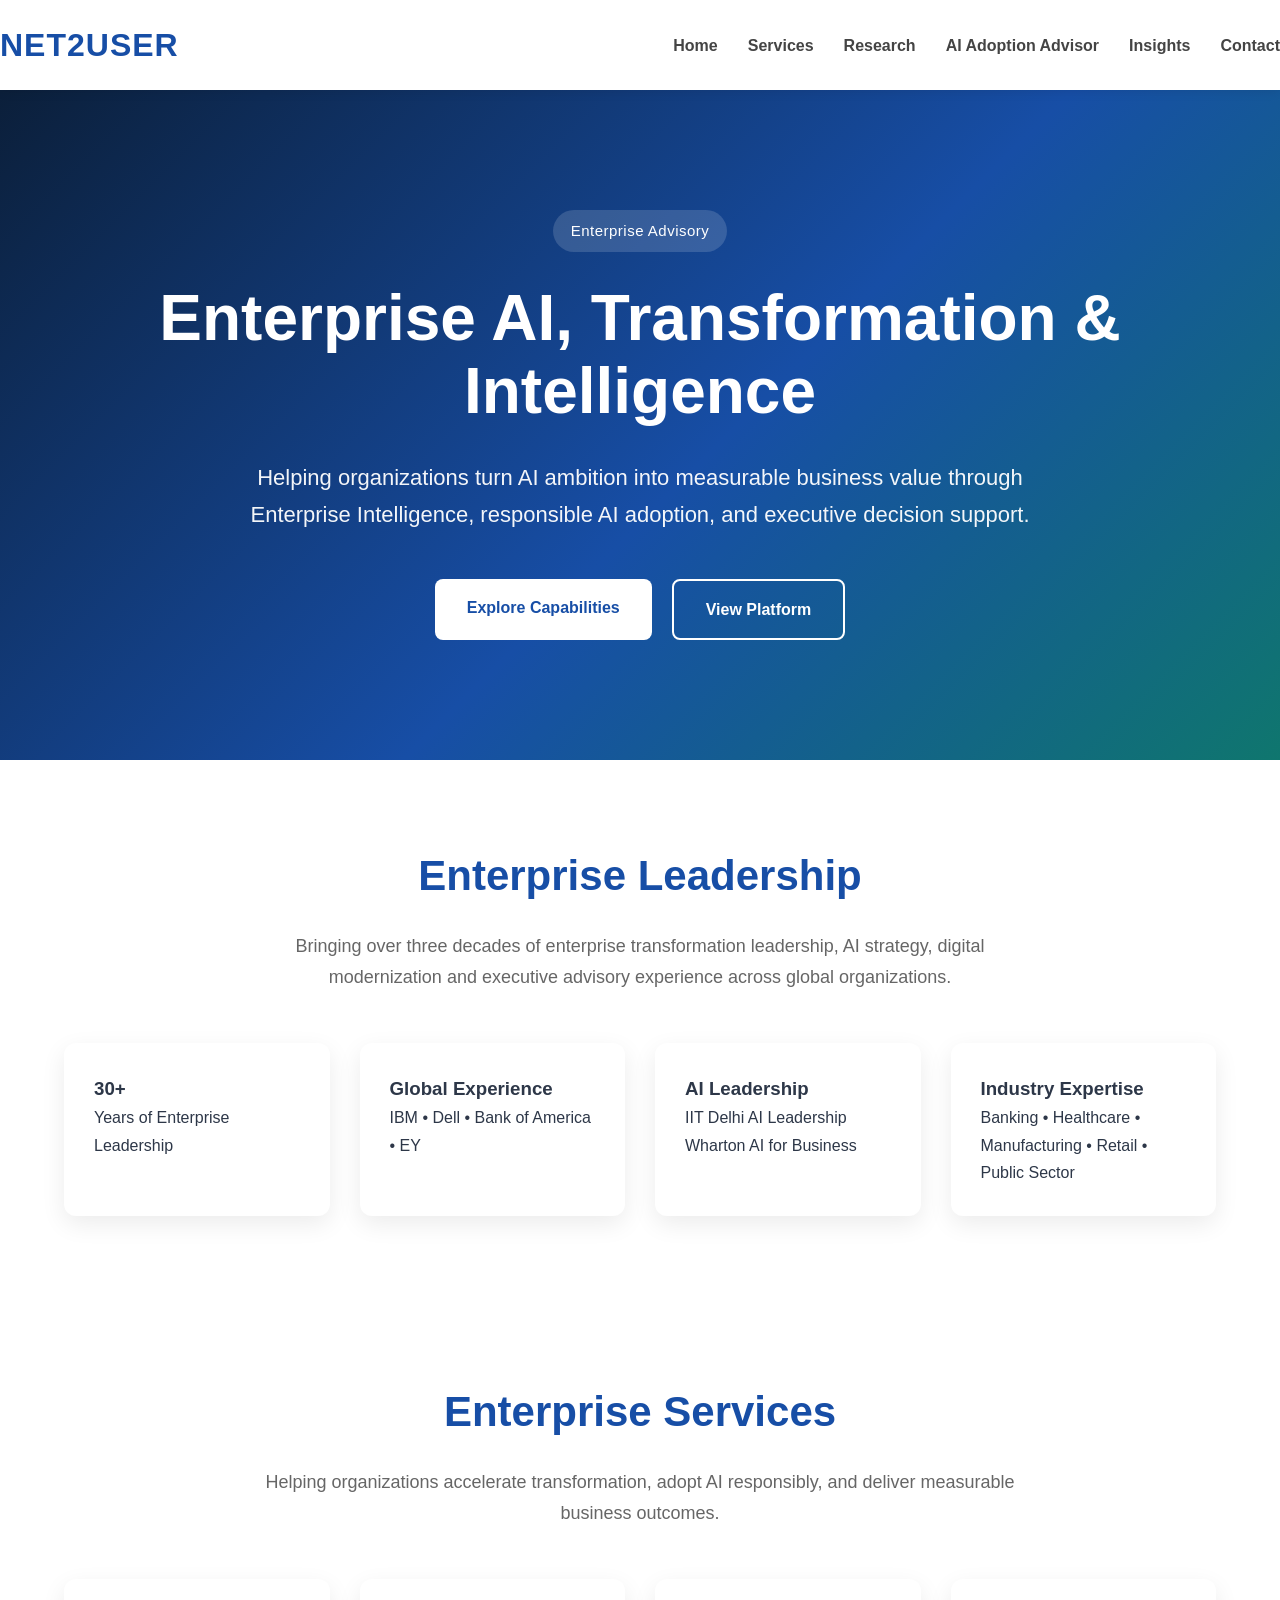
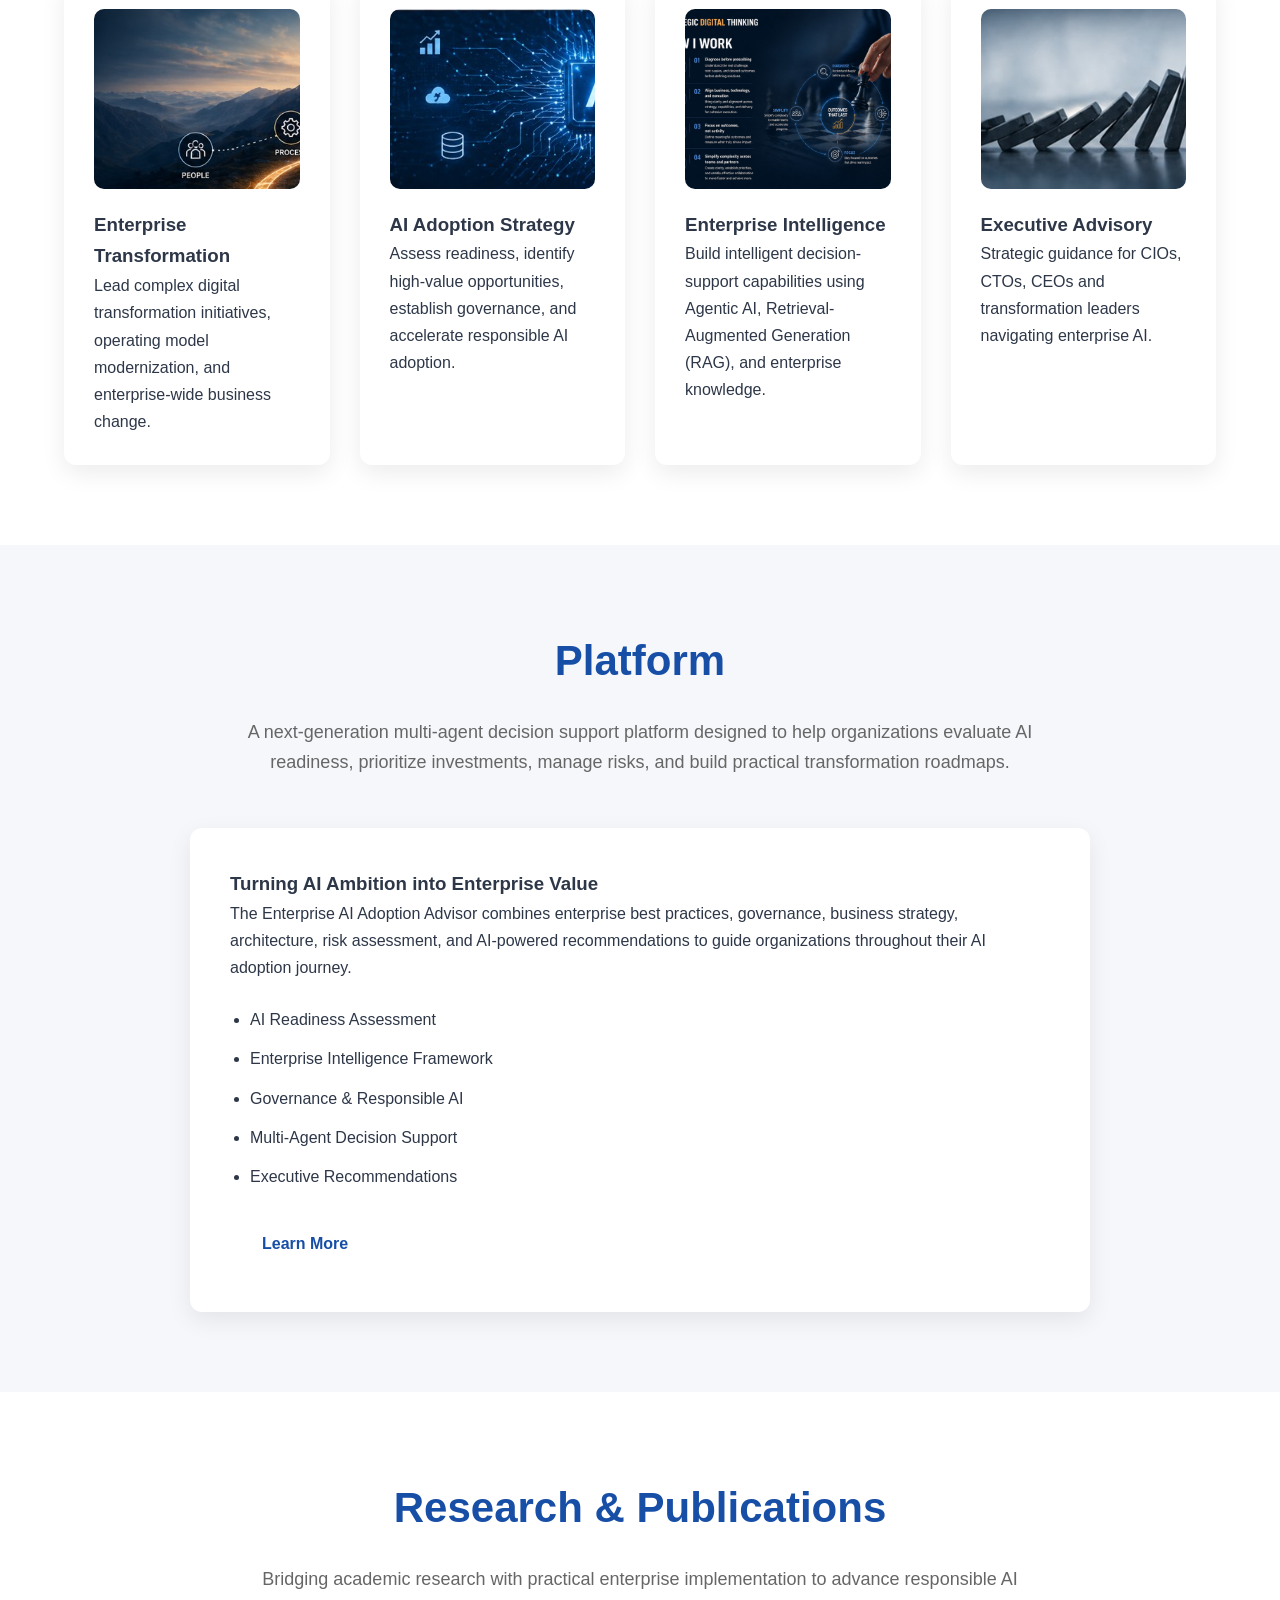
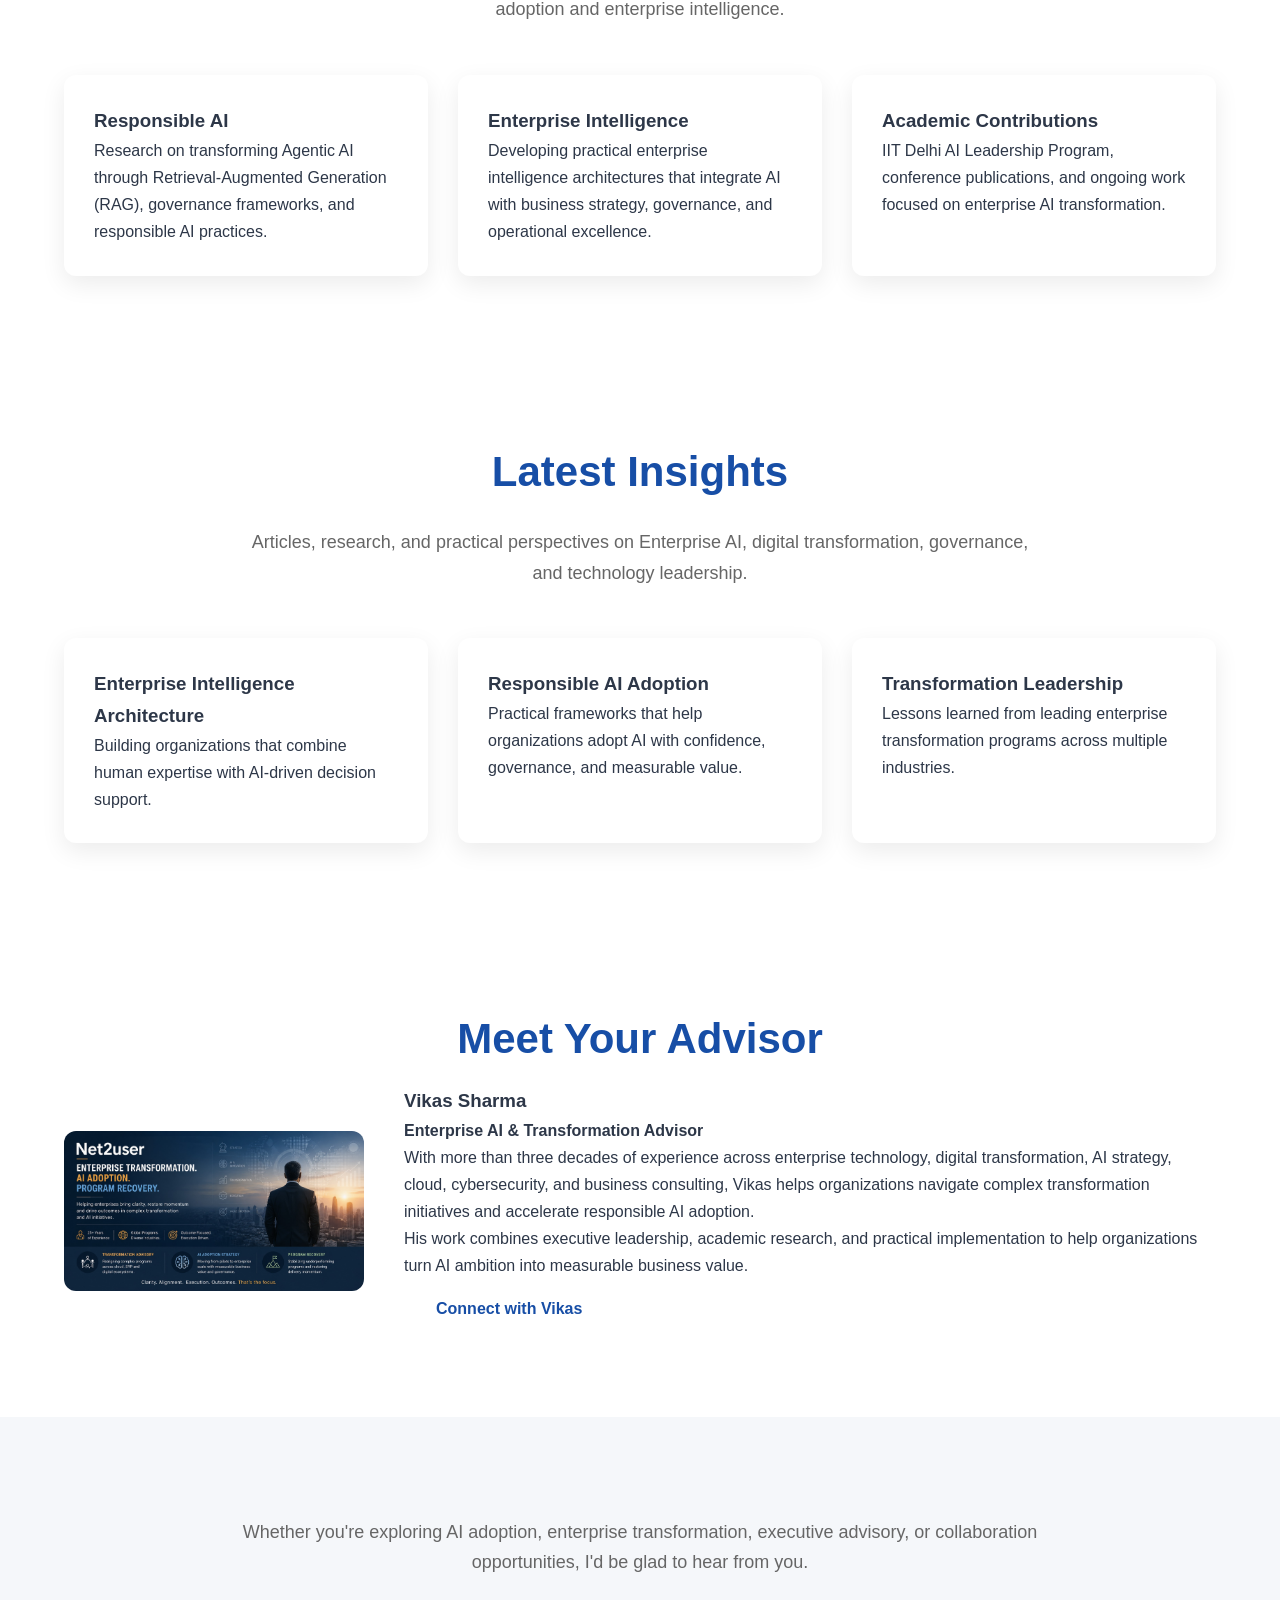
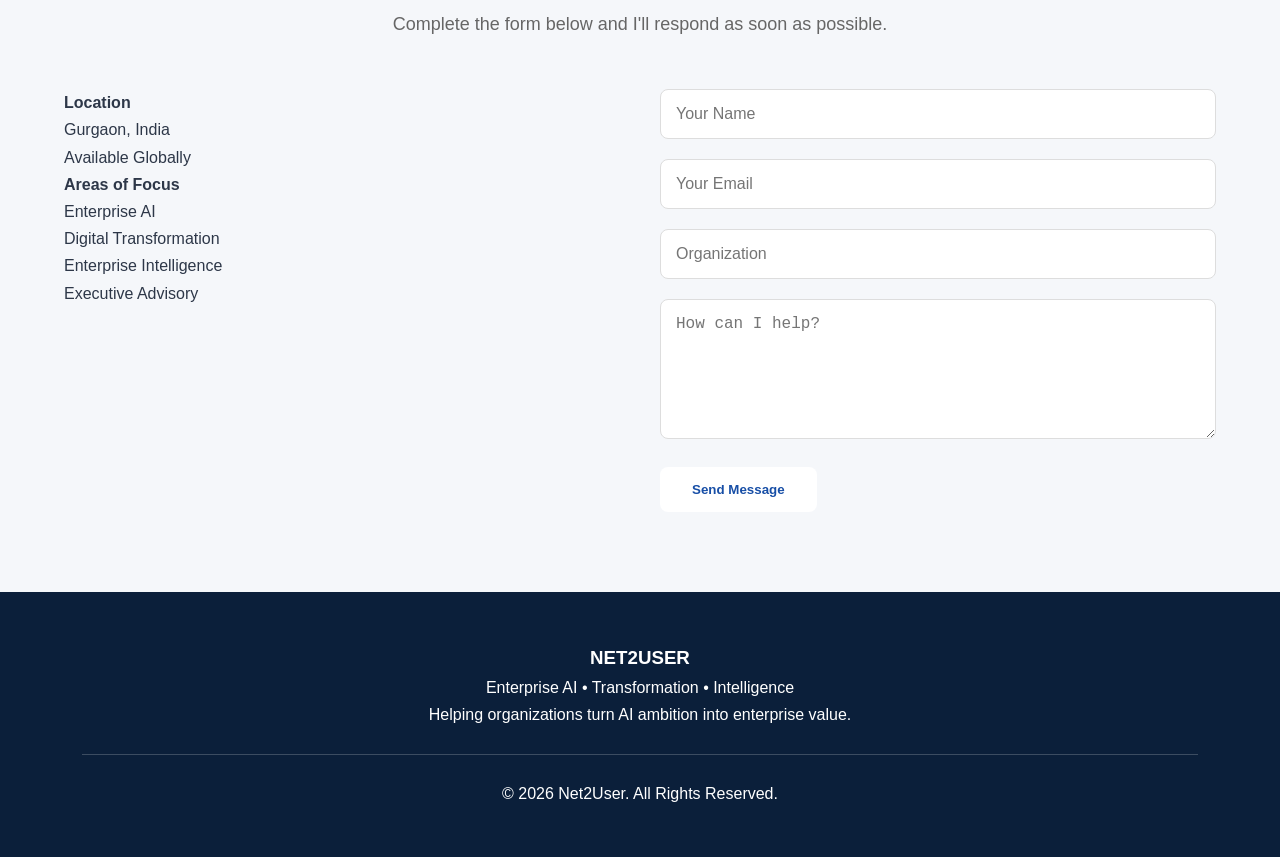
==== index.html @ d997e9ac "Remove contact email section" ====
<!DOCTYPE html>
<html lang="en">

<head>

    <meta charset="UTF-8">

    <meta name="viewport"
          content="width=device-width, initial-scale=1.0">

    <title>
        Net2User | Enterprise AI & Transformation Advisory
    </title>

    <meta name="description"
          content="Enterprise AI, Transformation and Intelligence advisory by Vikas Sharma. Helping organizations adopt AI responsibly, modernize operations and build enterprise intelligence capabilities.">

    <link rel="stylesheet"
          href="css/styles.css">

</head>

<body>

<!-- =========================
     Navigation
========================== -->

<header>

    <nav class="navbar">

        <div class="logo">

            NET2USER

        </div>

        <ul class="nav-links">

            <li><a href="index.html">Home</a></li>

            <li><a href="services.html">Services</a></li>

            <li><a href="research.html">Research</a></li>

            <li><a href="projects.html">AI Adoption Advisor</a></li>

            <li><a href="insights.html">Insights</a></li>

            <li><a href="contact.html">Contact</a></li>

        </ul>

    </nav>

</header>

<!-- =========================
     Hero
========================== -->

<section class="hero">

    <div class="hero-content">

        <span class="eyebrow">

            Enterprise Advisory

        </span>

        <h1>

            Enterprise AI,
            Transformation &
            Intelligence

        </h1>

        <p>

            Helping organizations turn AI ambition into measurable business value through Enterprise Intelligence, responsible AI adoption, and executive decision support.

        </p>

        <div class="buttons">

            <a href="services.html"
               class="btn-primary">

                Explore Capabilities

            </a>

            <a href="projects.html"
               class="btn-secondary">

                View Platform

            </a>

        </div>

    </div>

</section>

<!-- =========================
     Enterprise Leadership
========================== -->

<section class="experience">

    <div class="container">

        <h2>

            Enterprise Leadership

        </h2>

        <p class="section-intro">

            Bringing over three decades of enterprise transformation leadership, AI strategy, digital modernization and executive advisory experience across global organizations.

        </p>

        <div class="experience-grid">

            <div class="experience-card">

                <h3>

                    30+

                </h3>

                <p>

                    Years of Enterprise Leadership

                </p>

            </div>

            <div class="experience-card">

                <h3>

                    Global Experience

                </h3>

                <p>

                    IBM • Dell • Bank of America • EY

                </p>

            </div>

            <div class="experience-card">

                <h3>

                    AI Leadership

                </h3>

                <p>

                    IIT Delhi AI Leadership<br>

                    Wharton AI for Business

                </p>

            </div>

            <div class="experience-card">

                <h3>

                    Industry Expertise

                </h3>

                <p>

                    Banking • Healthcare • Manufacturing • Retail • Public Sector

                </p>

            </div>

        </div>

    </div>

</section>

<!-- =========================
     Enterprise Services
========================== -->

<section class="services">

    <div class="container">

        <h2>Enterprise Services</h2>

        <p class="section-intro">

            Helping organizations accelerate transformation, adopt AI responsibly, and deliver measurable business outcomes.

        </p>

        <div class="services-grid">

            <div class="service-card">

                <img src="images/Transformation Advisory.jpg" alt="Enterprise Transformation">

                <h3>Enterprise Transformation</h3>

                <p>

                    Lead complex digital transformation initiatives,
                    operating model modernization,
                    and enterprise-wide business change.

                </p>

            </div>

            <div class="service-card">

                <img src="images/AI Adoption Strategy.jpg" alt="AI Adoption Strategy">

                <h3>AI Adoption Strategy</h3>

                <p>

                    Assess readiness,
                    identify high-value opportunities,
                    establish governance,
                    and accelerate responsible AI adoption.

                </p>

            </div>

            <div class="service-card">

                <img src="images/Strategic Thinking.jpeg" alt="Enterprise Intelligence">

                <h3>Enterprise Intelligence</h3>

                <p>

                    Build intelligent decision-support capabilities
                    using Agentic AI,
                    Retrieval-Augmented Generation (RAG),
                    and enterprise knowledge.

                </p>

            </div>

            <div class="service-card">

                <img src="images/Program Recovery.jpg" alt="Executive Advisory">

                <h3>Executive Advisory</h3>

                <p>

                    Strategic guidance for CIOs,
                    CTOs,
                    CEOs and transformation leaders navigating enterprise AI.

                </p>

            </div>

        </div>

    </div>

</section>

<!-- =========================
     AI Adoption Advisor
========================== -->

<section class="advisor">

    <div class="container">

        <h2>

            Platform

        </h2>

        <p class="section-intro">

            A next-generation multi-agent decision support platform designed to help organizations evaluate AI readiness, prioritize investments, manage risks, and build practical transformation roadmaps.

        </p>

        <div class="advisor-box">

            <h3>

                Turning AI Ambition into Enterprise Value

            </h3>

            <p>

                The Enterprise AI Adoption Advisor combines enterprise best practices, governance, business strategy, architecture, risk assessment, and AI-powered recommendations to guide organizations throughout their AI adoption journey.

            </p>

            <ul>

    <li>AI Readiness Assessment</li>

    <li>Enterprise Intelligence Framework</li>

    <li>Governance & Responsible AI</li>

    <li>Multi-Agent Decision Support</li>

    <li>Executive Recommendations</li>

</ul>

            <a href="projects.html"
               class="btn-primary">

                Learn More

            </a>

        </div>

    </div>

</section>

<!-- =========================
     Research & Publications
========================== -->

<section class="research">

    <div class="container">

        <h2>Research & Publications</h2>

        <p class="section-intro">

            Bridging academic research with practical enterprise implementation to advance responsible AI adoption and enterprise intelligence.

        </p>

        <div class="research-grid">

            <div class="research-card">

                <h3>Responsible AI</h3>

                <p>

                    Research on transforming Agentic AI through Retrieval-Augmented Generation (RAG), governance frameworks, and responsible AI practices.

                </p>

            </div>

            <div class="research-card">

                <h3>Enterprise Intelligence</h3>

                <p>

                    Developing practical enterprise intelligence architectures that integrate AI with business strategy, governance, and operational excellence.

                </p>

            </div>

            <div class="research-card">

                <h3>Academic Contributions</h3>

                <p>

                    IIT Delhi AI Leadership Program, conference publications, and ongoing work focused on enterprise AI transformation.

                </p>

            </div>

        </div>

    </div>

</section>

<!-- =========================
     Insights
========================== -->

<section class="insights">

    <div class="container">

        <h2>Latest Insights</h2>

        <p class="section-intro">

            Articles, research, and practical perspectives on Enterprise AI, digital transformation, governance, and technology leadership.

        </p>

        <div class="insights-grid">

            <div class="insight-card">

                <h3>Enterprise Intelligence Architecture</h3>

                <p>

                    Building organizations that combine human expertise with AI-driven decision support.

                </p>

            </div>

            <div class="insight-card">

                <h3>Responsible AI Adoption</h3>

                <p>

                    Practical frameworks that help organizations adopt AI with confidence, governance, and measurable value.

                </p>

            </div>

            <div class="insight-card">

                <h3>Transformation Leadership</h3>

                <p>

                    Lessons learned from leading enterprise transformation programs across multiple industries.

                </p>

            </div>

        </div>

    </div>

</section>

<!-- =========================
     Meet Your Advisor
========================== -->

<section class="advisor-profile">

    <div class="container">

        <h2>Meet Your Advisor</h2>

        <div class="profile-box">

            <div class="profile-image">

                <img src="images/Banner Image Net2user.jpeg" alt="Net2User">

            </div>

            <div class="profile-content">

                <h3>Vikas Sharma</h3>

                <h4>

                    Enterprise AI & Transformation Advisor

                </h4>

                <p>

                    With more than three decades of experience across enterprise technology, digital transformation, AI strategy, cloud, cybersecurity, and business consulting, Vikas helps organizations navigate complex transformation initiatives and accelerate responsible AI adoption.

                </p>

                <p>

                    His work combines executive leadership, academic research, and practical implementation to help organizations turn AI ambition into measurable business value.

                </p>

                <a href="contact.html"
                   class="btn-primary">

                    Connect with Vikas

                </a>

            </div>

        </div>

    </div>

</section>

<!-- =========================
     Contact
========================== -->

<section class="contact">

    <div class="container">

        <p class="section-intro">

Whether you're exploring AI adoption, enterprise transformation, executive advisory, or collaboration opportunities, I'd be glad to hear from you.

<br><br>

Complete the form below and I'll respond as soon as possible.

</p>

        <div class="contact-grid">

            <div class="contact-info">

                
                <p>

                    <strong>Location</strong><br>
                    Gurgaon, India<br>
                    Available Globally

                </p>

                <p>

                    <strong>Areas of Focus</strong><br>

                    Enterprise AI<br>
                    Digital Transformation<br>
                    Enterprise Intelligence<br>
                    Executive Advisory

                </p>

            </div>

            <div class="contact-form">
<form action="https://formspree.io/f/xdaqylap" method="POST">

    <input type="hidden" name="_subject" value="New inquiry from Net2User website">

    <input type="hidden" name="_next" value="https://net2user.com/thankyou.html">

    <input
        type="text"
        name="name"
        placeholder="Your Name"
        required>

    <input
        type="email"
        name="email"
        placeholder="Your Email"
        required>

    <input
        type="text"
        name="organization"
        placeholder="Organization">

    <textarea
        name="message"
        rows="6"
        placeholder="How can I help?"
        required></textarea>

    <button
        class="btn-primary"
        type="submit">

        Send Message

    </button>

</form>

            </div>

        </div>

    </div>

</section>

<!-- =========================
     Footer
========================== -->

<footer>

    <div class="container">

        <div class="footer-content">

            <h3>NET2USER</h3>

            <p>

                Enterprise AI • Transformation • Intelligence

            </p>

            <p>

                Helping organizations turn AI ambition into enterprise value.

            </p>

            <hr>

            <p>

                © 2026 Net2User.
                All Rights Reserved.

            </p>

        </div>

    </div>

</footer>

<script src="js/main.js"></script>

</body>

</html>
<script src="js/main.js"></script>

</body>

</html>
---- css/styles.css ----
/* ==========================================
   NET2USER
   Enterprise AI, Transformation & Intelligence
   Version 1.0
========================================== */

*{
    margin:0;
    padding:0;
    box-sizing:border-box;
}

html{
    scroll-behavior:smooth;
}

body{

    font-family:"Segoe UI",Arial,sans-serif;

    background:#ffffff;

    color:#2d3748;

    line-height:1.7;

}

img{

    max-width:100%;

    display:block;

}

.container{

    width:90%;

    max-width:1200px;

    margin:auto;

}

/* ===========================
   Navigation
=========================== */

header{

    position:sticky;

    top:0;

    z-index:999;

    background:#ffffff;

    box-shadow:0 2px 10px rgba(0,0,0,.08);

}

.navbar{

    display:flex;

    justify-content:space-between;

    align-items:center;

    padding:18px 0;

}

.logo{

    color:#174EA6;

    font-size:32px;

    font-weight:700;

    letter-spacing:1px;

}

.nav-links{

    display:flex;

    list-style:none;

    gap:30px;

}

.nav-links a{

    text-decoration:none;

    color:#444;

    font-weight:600;

    transition:.3s;

}

.nav-links a:hover{

    color:#174EA6;

}

/* ===========================
   Hero
=========================== */

.hero{

    background:linear-gradient(
    135deg,
    #0B1F3A 0%,
    #174EA6 55%,
    #0F766E 100%);

    color:white;

    text-align:center;

    padding:120px 20px;

}

.eyebrow{

    display:inline-block;

    padding:8px 18px;

    background:rgba(255,255,255,.15);

    border-radius:40px;

    margin-bottom:30px;

    font-size:15px;

    letter-spacing:.5px;

}

.hero h1{

    font-size:64px;

    line-height:1.15;

    margin-bottom:30px;

}

.hero p{

    max-width:820px;

    margin:auto;

    font-size:22px;

    opacity:.95;

}

.buttons{

    margin-top:45px;

    display:flex;

    justify-content:center;

    gap:20px;

    flex-wrap:wrap;

}

.btn-primary{

    display:inline-block;

    background:white;

    color:#174EA6;

    padding:15px 32px;

    border-radius:8px;

    text-decoration:none;

    font-weight:700;

    transition:.3s;

}

.btn-primary:hover{

    transform:translateY(-3px);

}

.btn-secondary{

    display:inline-block;

    border:2px solid white;

    color:white;

    padding:15px 32px;

    border-radius:8px;

    text-decoration:none;

    font-weight:700;

    transition:.3s;

}

.btn-secondary:hover{

    background:white;

    color:#174EA6;

}/* ===== Sections ===== */

section{
    padding:80px 0;
}

.section-intro{
    max-width:800px;
    margin:20px auto 50px;
    text-align:center;
    color:#666;
    font-size:18px;
}

h2{
    text-align:center;
    font-size:42px;
    color:#174EA6;
    margin-bottom:10px;
}

/* ===== Cards ===== */

.experience-grid,
.services-grid,
.research-grid,
.insights-grid{

    display:grid;
    grid-template-columns:repeat(auto-fit,minmax(250px,1fr));
    gap:30px;

}

.experience-card,
.service-card,
.research-card,
.insight-card{

    background:#fff;
    padding:30px;
    border-radius:12px;
    box-shadow:0 8px 25px rgba(0,0,0,.08);
    transition:.3s;

}

.experience-card:hover,
.service-card:hover,
.research-card:hover,
.insight-card:hover{

    transform:translateY(-8px);

}

.service-card img{

    width:100%;
    height:180px;
    object-fit:cover;
    border-radius:10px;
    margin-bottom:20px;

}

/* ===== Advisor ===== */

.advisor{

    background:#F5F7FA;

}

.advisor-box{

    max-width:900px;
    margin:auto;
    background:#fff;
    padding:40px;
    border-radius:12px;
    box-shadow:0 8px 25px rgba(0,0,0,.08);

}

.advisor-box ul{

    margin:25px 0;
    padding-left:20px;

}

.advisor-box li{

    margin-bottom:12px;

}

/* ===== Profile ===== */

.profile-box{

    display:grid;
    grid-template-columns:300px 1fr;
    gap:40px;
    align-items:center;

}

.profile-image img{

    border-radius:12px;

}

/* ===== Contact ===== */

.contact{

    background:#F5F7FA;

}

.contact-grid{

    display:grid;
    grid-template-columns:1fr 1fr;
    gap:40px;

}

.contact-form input,
.contact-form textarea{

    width:100%;
    padding:15px;
    margin-bottom:20px;
    border:1px solid #ddd;
    border-radius:8px;
    font-size:16px;

}

.contact-form button{

    border:none;
    cursor:pointer;

}

/* ===== Footer ===== */

footer{

    background:#0B1F3A;
    color:white;
    text-align:center;
    padding:50px 20px;

}

footer hr{

    margin:25px 0;
    border:none;
    border-top:1px solid rgba(255,255,255,.2);

}

/* ===== Mobile ===== */

@media(max-width:768px){

.hero h1{

    font-size:42px;

}

.navbar{

    flex-direction:column;
    gap:20px;

}

.nav-links{

    flex-wrap:wrap;
    justify-content:center;

}

.profile-box,
.contact-grid{

    grid-template-columns:1fr;

}

}
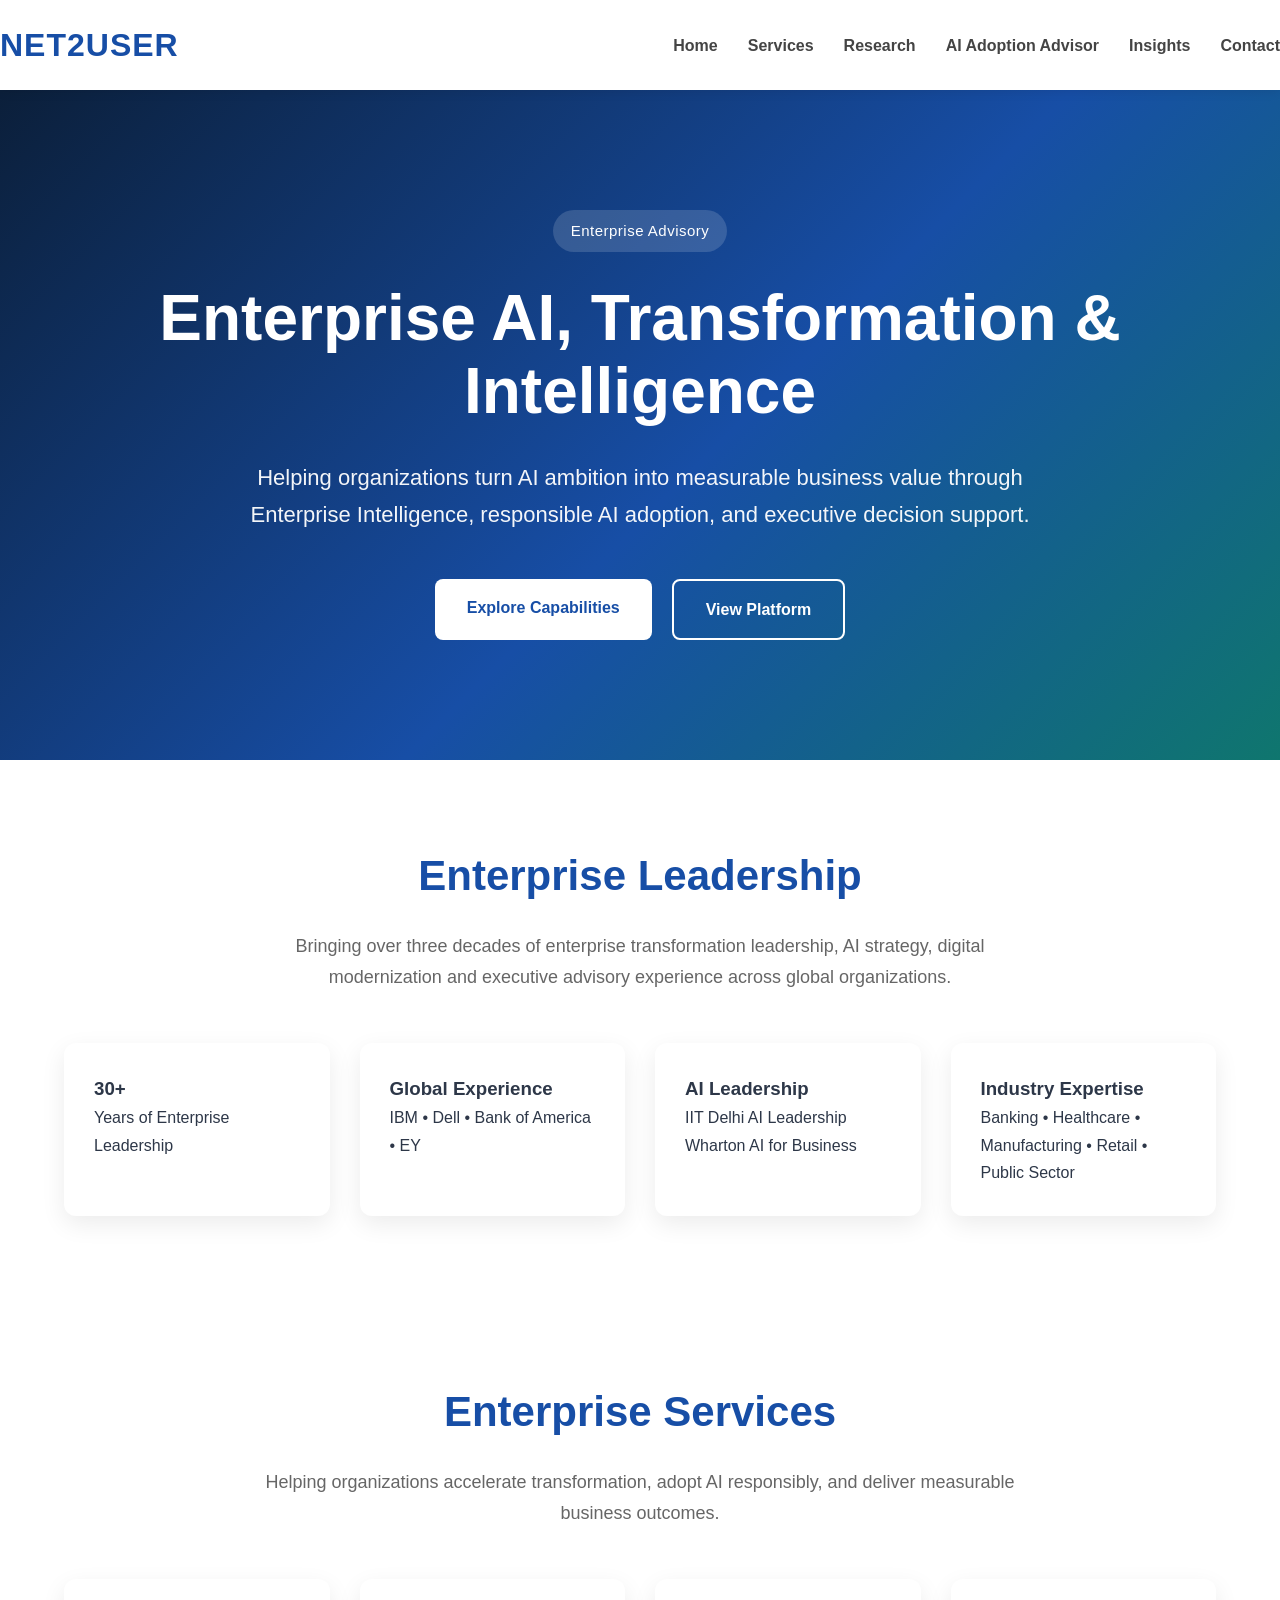
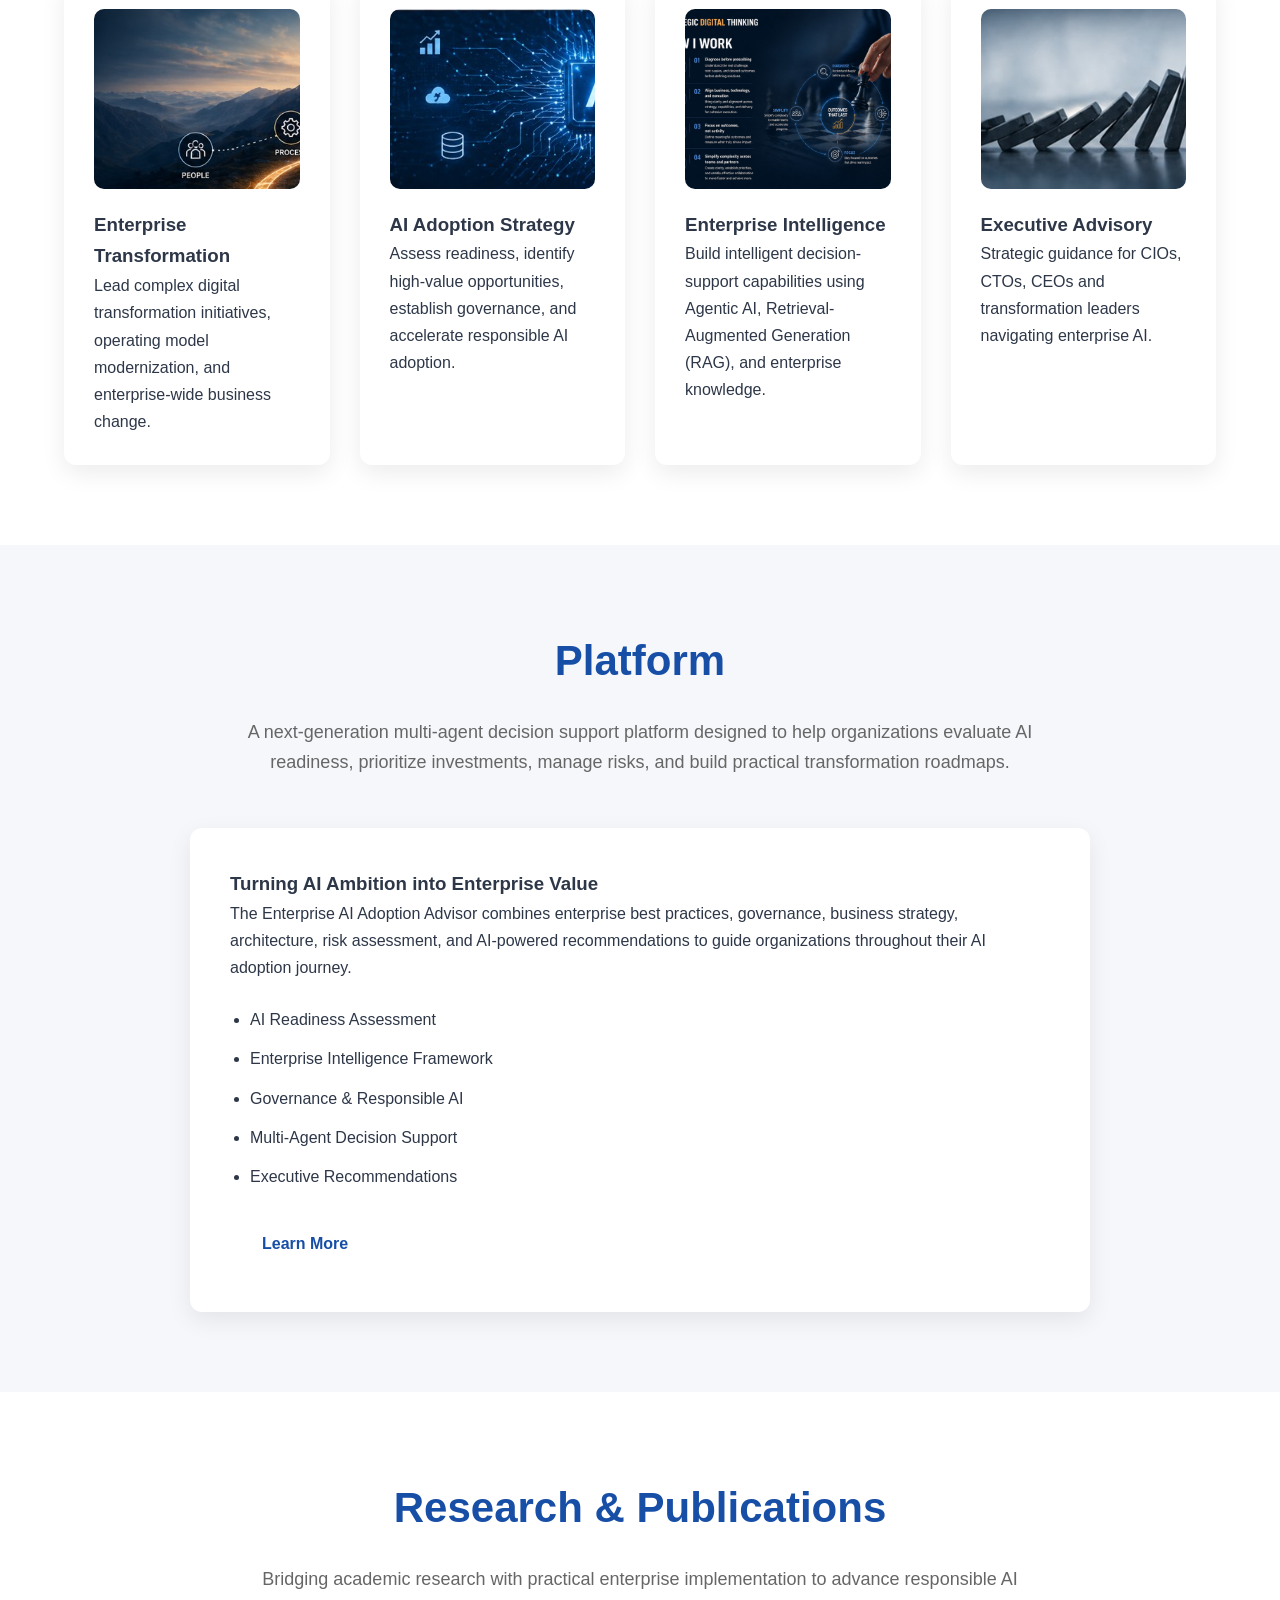
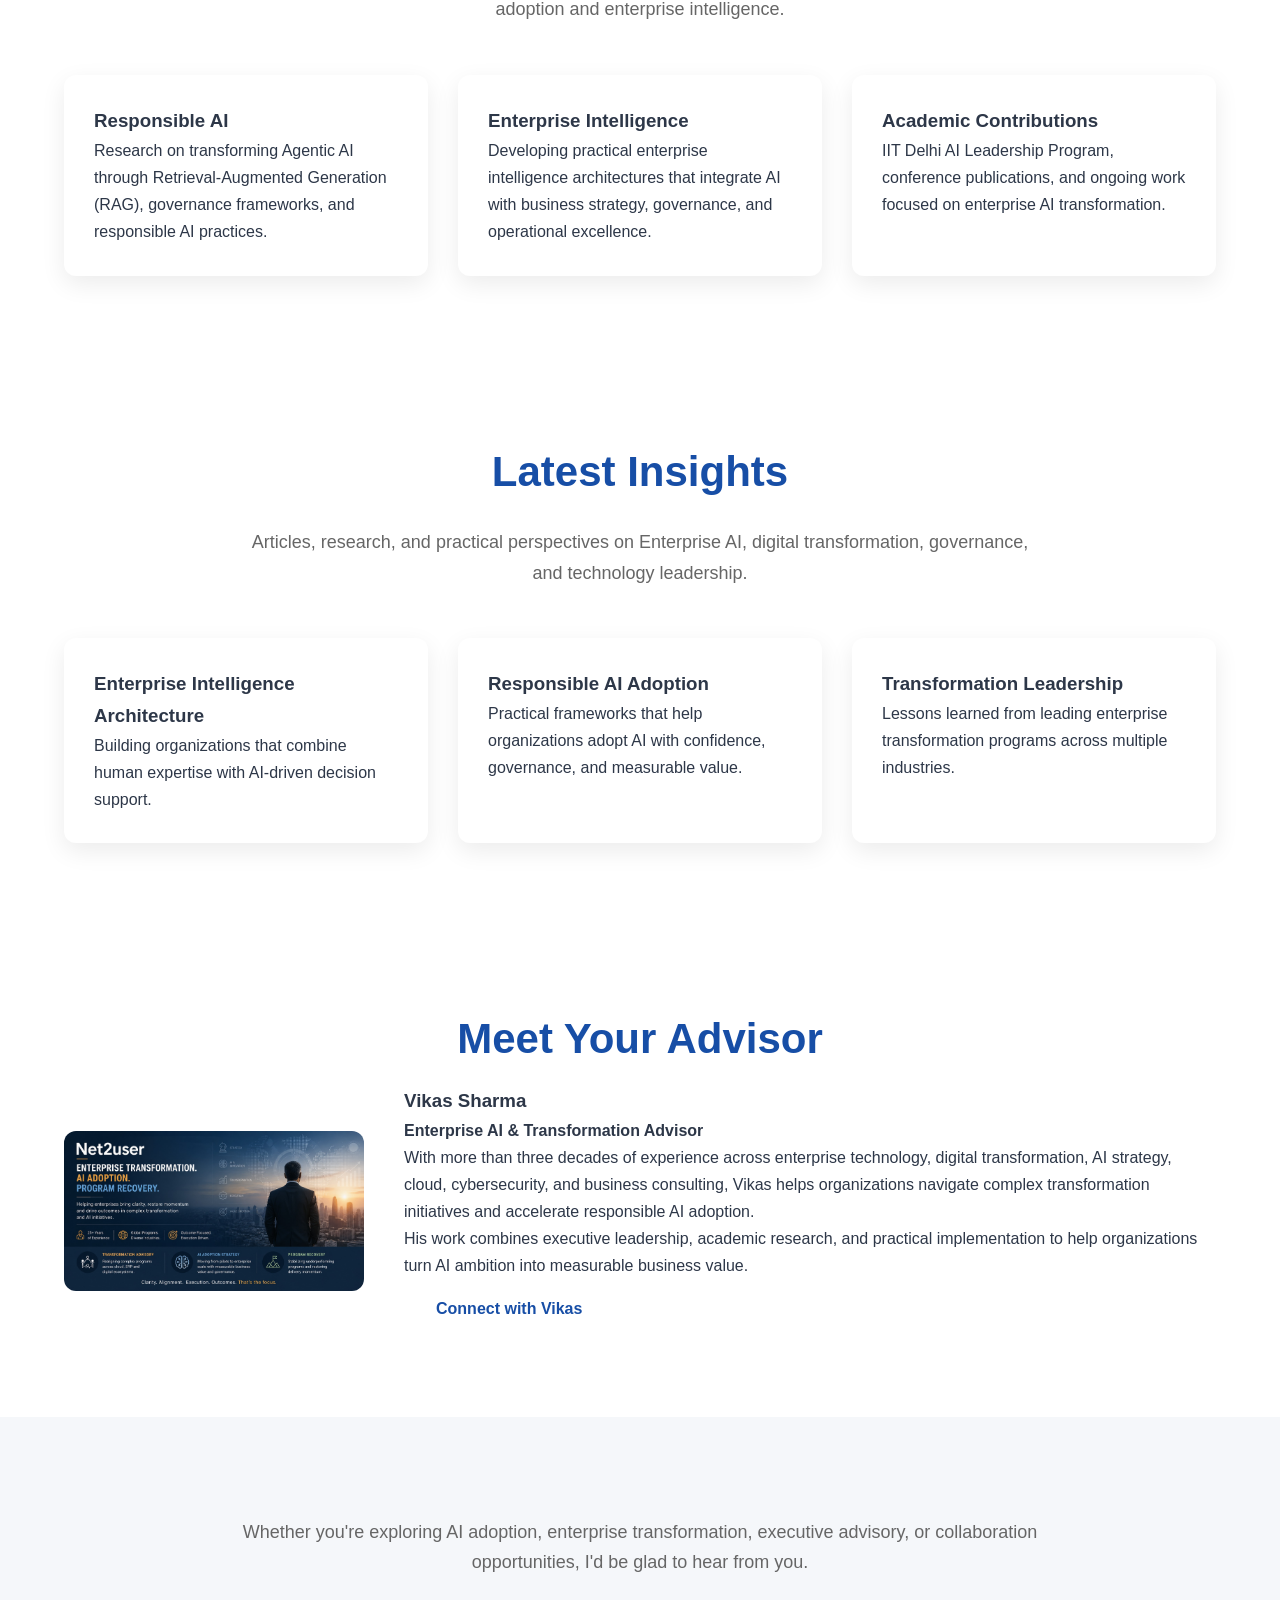
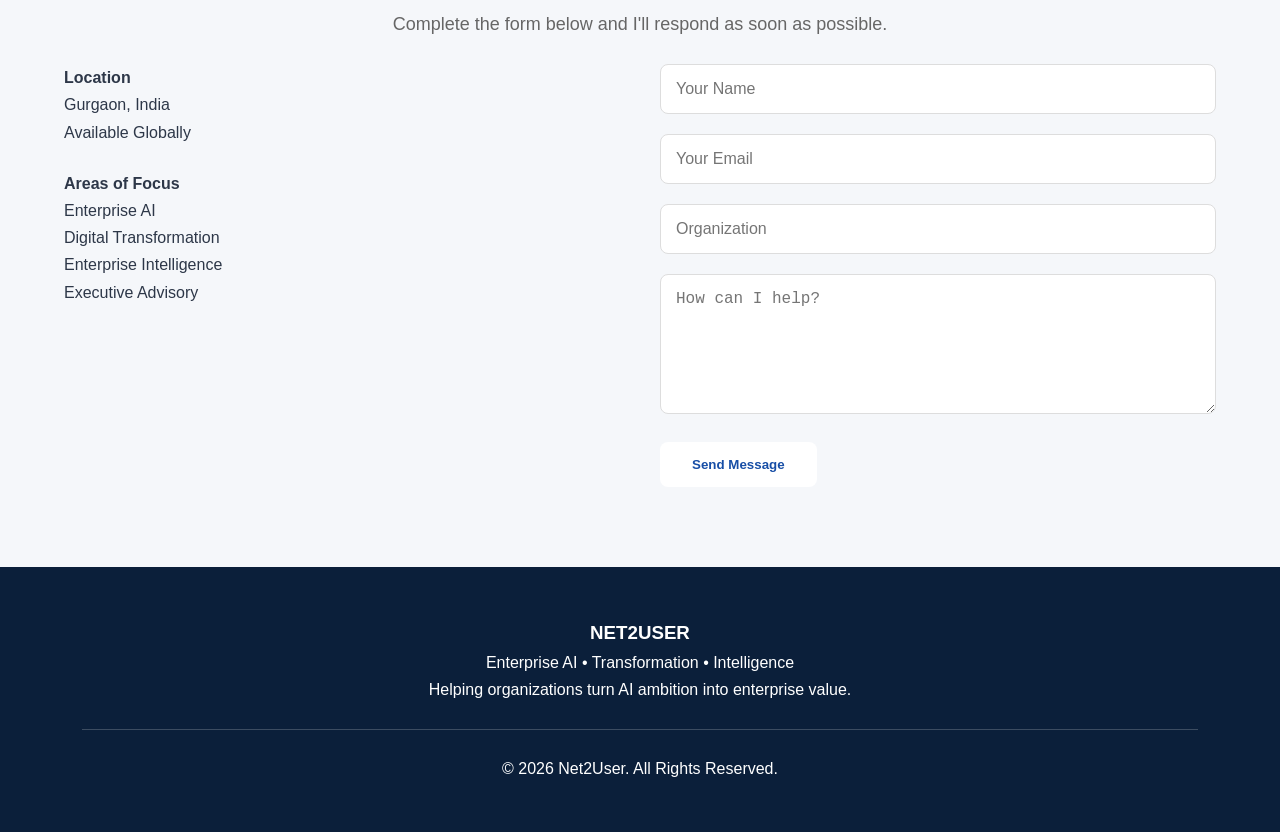
==== commit c8a8db6e: "Fix duplicate script tag in index.html Removed duplicate script tag and extra body closing tag." ====
--- a/index.html
+++ b/index.html
@@ -662,8 +662,3 @@
 </body>
 
 </html>
-<script src="js/main.js"></script>
-
-</body>
-
-</html>
--- a/css/styles.css
+++ b/css/styles.css
@@ -371,6 +371,27 @@
 
 }
 
+/* Contact spacing fix: tighten the gap below the intro text
+   and align the info column with the top of the form column */
+
+.contact .section-intro{
+
+    margin-bottom:25px;
+
+}
+
+.contact-grid{
+
+    align-items:start;
+
+}
+
+.contact-info p{
+
+    margin-bottom:24px;
+
+}
+
 .contact-form input,
 .contact-form textarea{
 
@@ -440,4 +461,4 @@
 
 }
 
-}+}
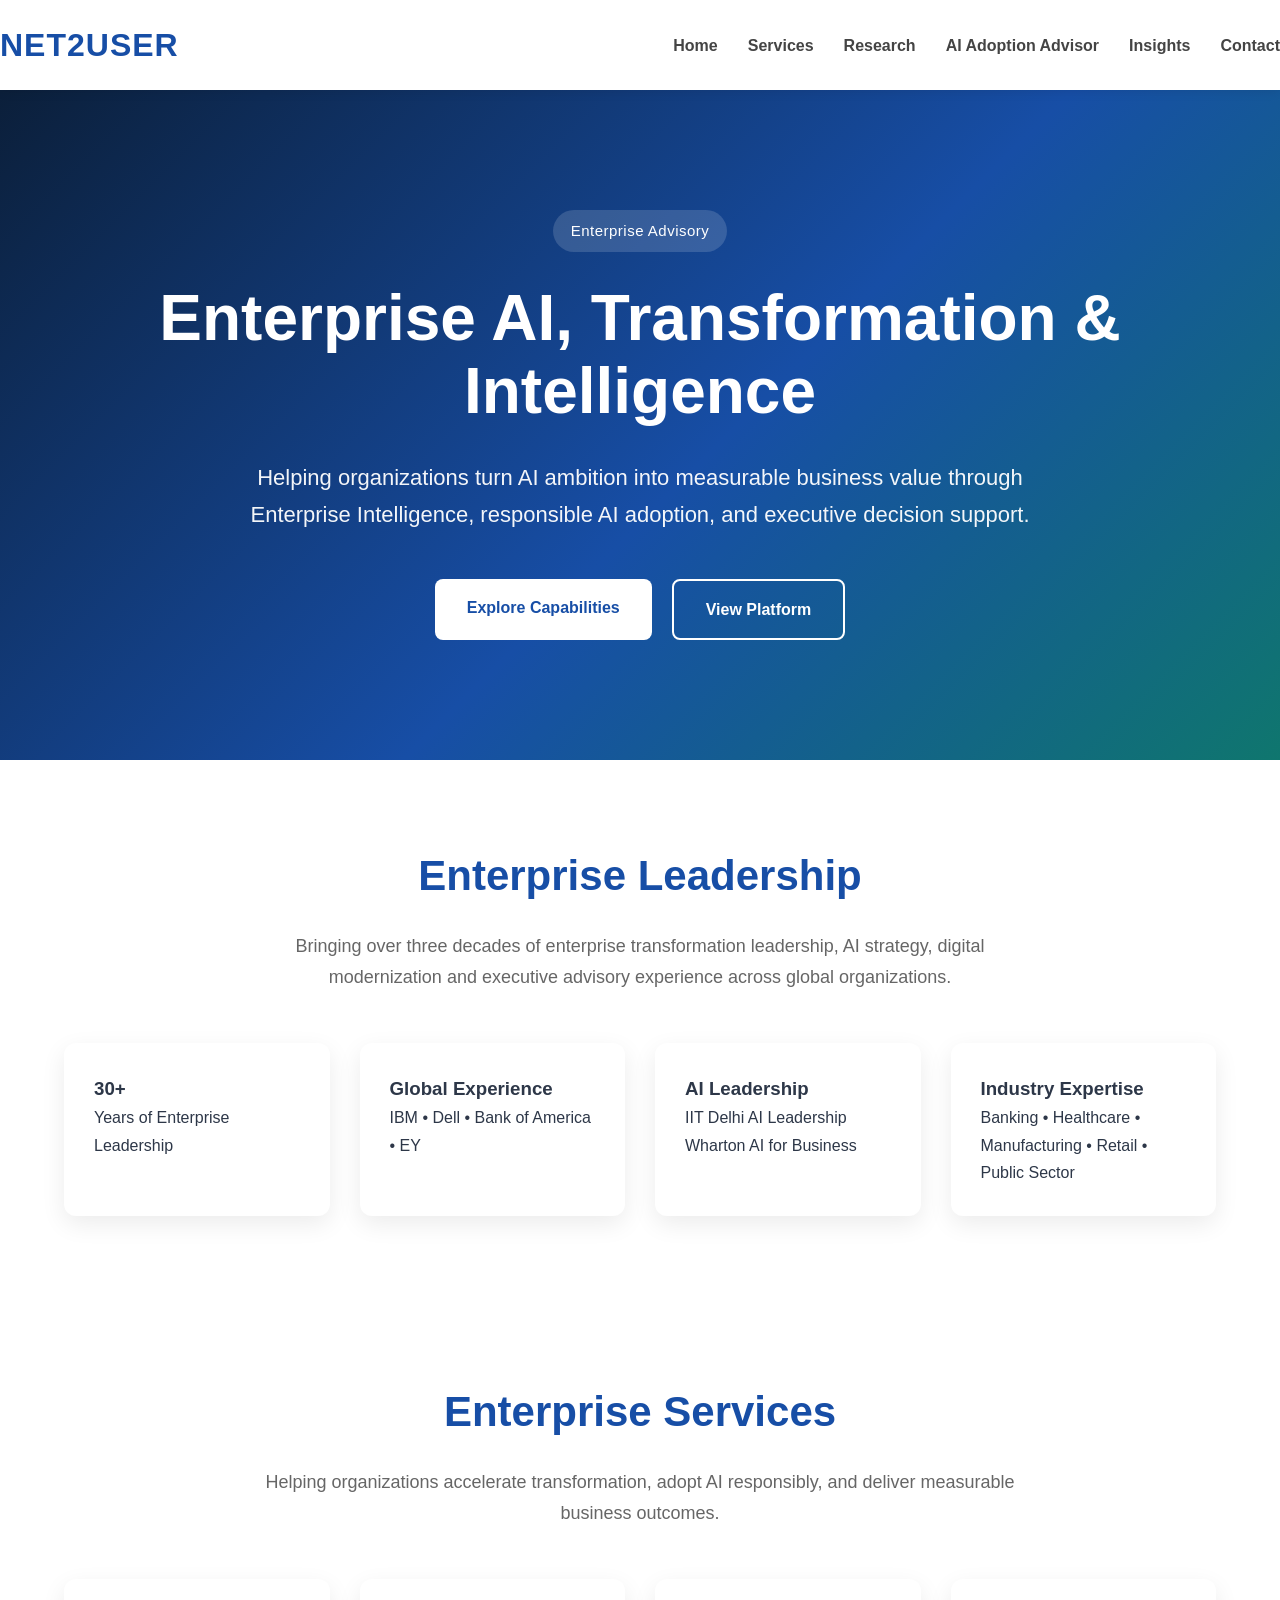
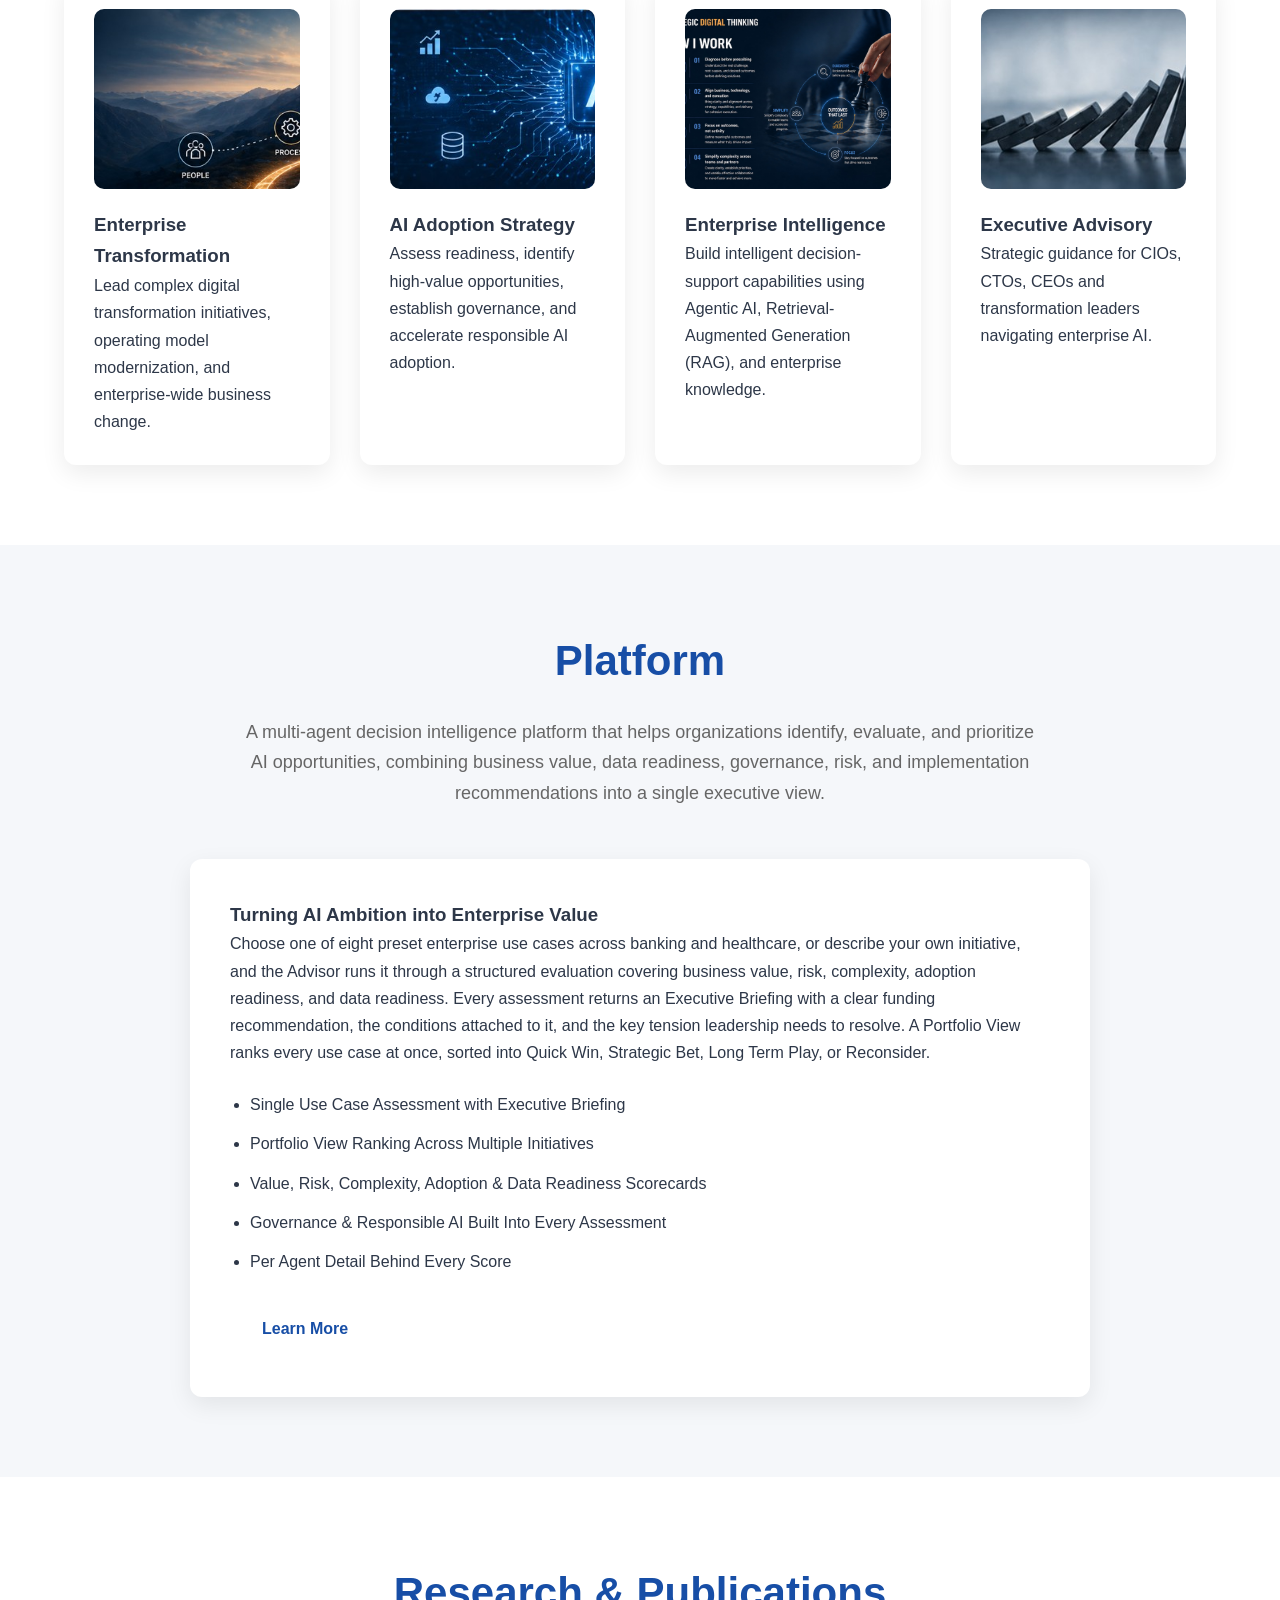
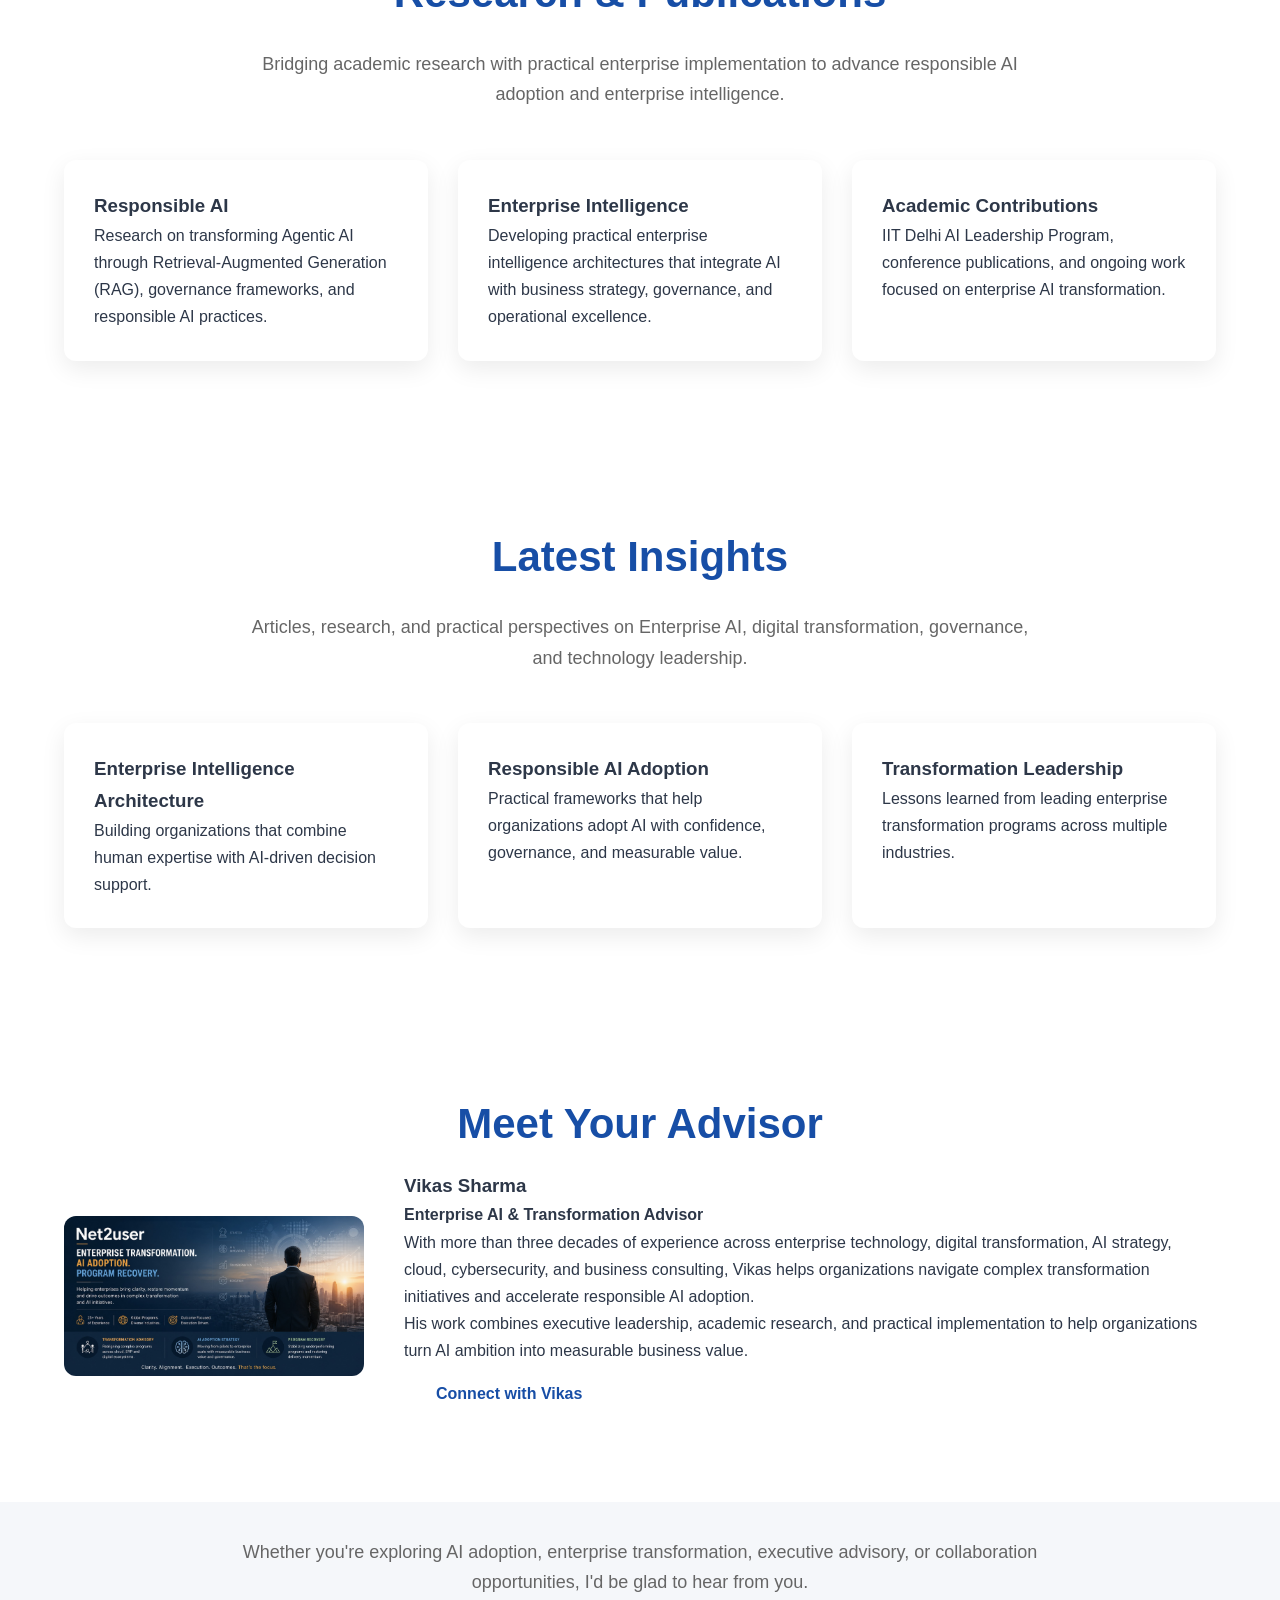
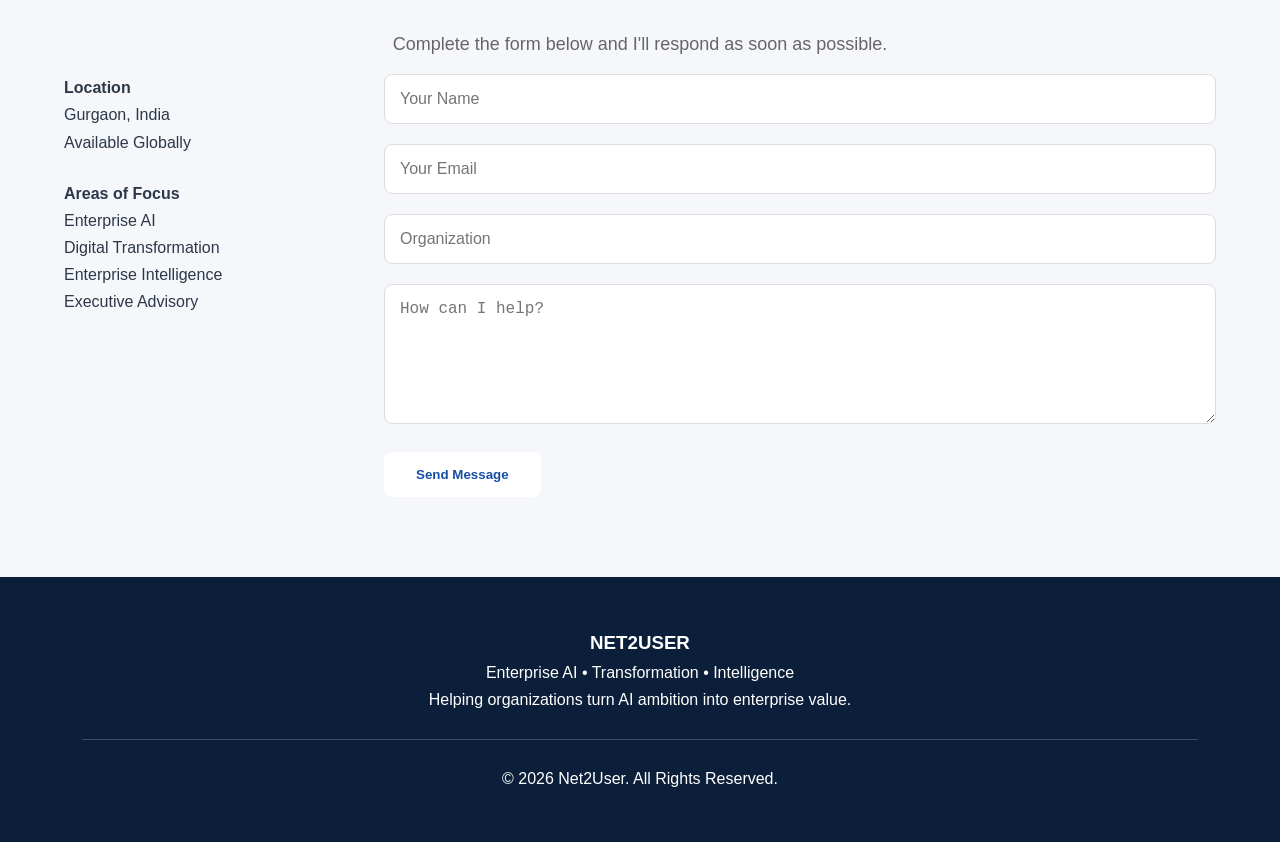
==== commit fcc5162c: "Update index.html" ====
--- a/index.html
+++ b/index.html
@@ -306,7 +306,7 @@
 
         <p class="section-intro">
 
-            A next-generation multi-agent decision support platform designed to help organizations evaluate AI readiness, prioritize investments, manage risks, and build practical transformation roadmaps.
+            A multi-agent decision intelligence platform that helps organizations identify, evaluate, and prioritize AI opportunities, combining business value, data readiness, governance, risk, and implementation recommendations into a single executive view.
 
         </p>
 
@@ -320,21 +320,21 @@
 
             <p>
 
-                The Enterprise AI Adoption Advisor combines enterprise best practices, governance, business strategy, architecture, risk assessment, and AI-powered recommendations to guide organizations throughout their AI adoption journey.
+                Choose one of eight preset enterprise use cases across banking and healthcare, or describe your own initiative, and the Advisor runs it through a structured evaluation covering business value, risk, complexity, adoption readiness, and data readiness. Every assessment returns an Executive Briefing with a clear funding recommendation, the conditions attached to it, and the key tension leadership needs to resolve. A Portfolio View ranks every use case at once, sorted into Quick Win, Strategic Bet, Long Term Play, or Reconsider.
 
             </p>
 
             <ul>
 
-    <li>AI Readiness Assessment</li>
-
-    <li>Enterprise Intelligence Framework</li>
-
-    <li>Governance & Responsible AI</li>
-
-    <li>Multi-Agent Decision Support</li>
-
-    <li>Executive Recommendations</li>
+    <li>Single Use Case Assessment with Executive Briefing</li>
+
+    <li>Portfolio View Ranking Across Multiple Initiatives</li>
+
+    <li>Value, Risk, Complexity, Adoption & Data Readiness Scorecards</li>
+
+    <li>Governance & Responsible AI Built Into Every Assessment</li>
+
+    <li>Per Agent Detail Behind Every Score</li>
 
 </ul>
 
@@ -571,11 +571,11 @@
             </div>
 
             <div class="contact-form">
-<form action="https://formspree.io/f/xdaqylap" method="POST">
+<form id="contactForm" action="https://formspree.io/f/xdaqylap" method="POST">
 
     <input type="hidden" name="_subject" value="New inquiry from Net2User website">
 
-    <input type="hidden" name="_next" value="https://net2user.com/thankyou.html">
+    <input type="text" name="_gotcha" style="display:none" tabindex="-1" autocomplete="off">
 
     <input
         type="text"
@@ -659,6 +659,30 @@
 
 <script src="js/main.js"></script>
 
+<script>
+const contactForm = document.getElementById('contactForm');
+if (contactForm) {
+  contactForm.addEventListener('submit', function (e) {
+    e.preventDefault();
+    const form = e.target;
+    const data = new FormData(form);
+    fetch(form.action, {
+      method: 'POST',
+      body: data,
+      headers: { 'Accept': 'application/json' }
+    }).then(response => {
+      if (response.ok) {
+        window.location.href = 'thankyou.html';
+      } else {
+        alert('Something went wrong sending your message. Please try again or email directly.');
+      }
+    }).catch(() => {
+      alert('Something went wrong sending your message. Please try again or email directly.');
+    });
+  });
+}
+</script>
+
 </body>
 
 </html>
--- a/css/styles.css
+++ b/css/styles.css
@@ -360,13 +360,14 @@
 .contact{
 
     background:#F5F7FA;
+   padding-top:15px;
 
 }
 
 .contact-grid{
 
     display:grid;
-    grid-template-columns:1fr 1fr;
+    grid-template-columns:280px 1fr;
     gap:40px;
 
 }
@@ -376,7 +377,7 @@
 
 .contact .section-intro{
 
-    margin-bottom:25px;
+    margin-bottom:15px;
 
 }
 
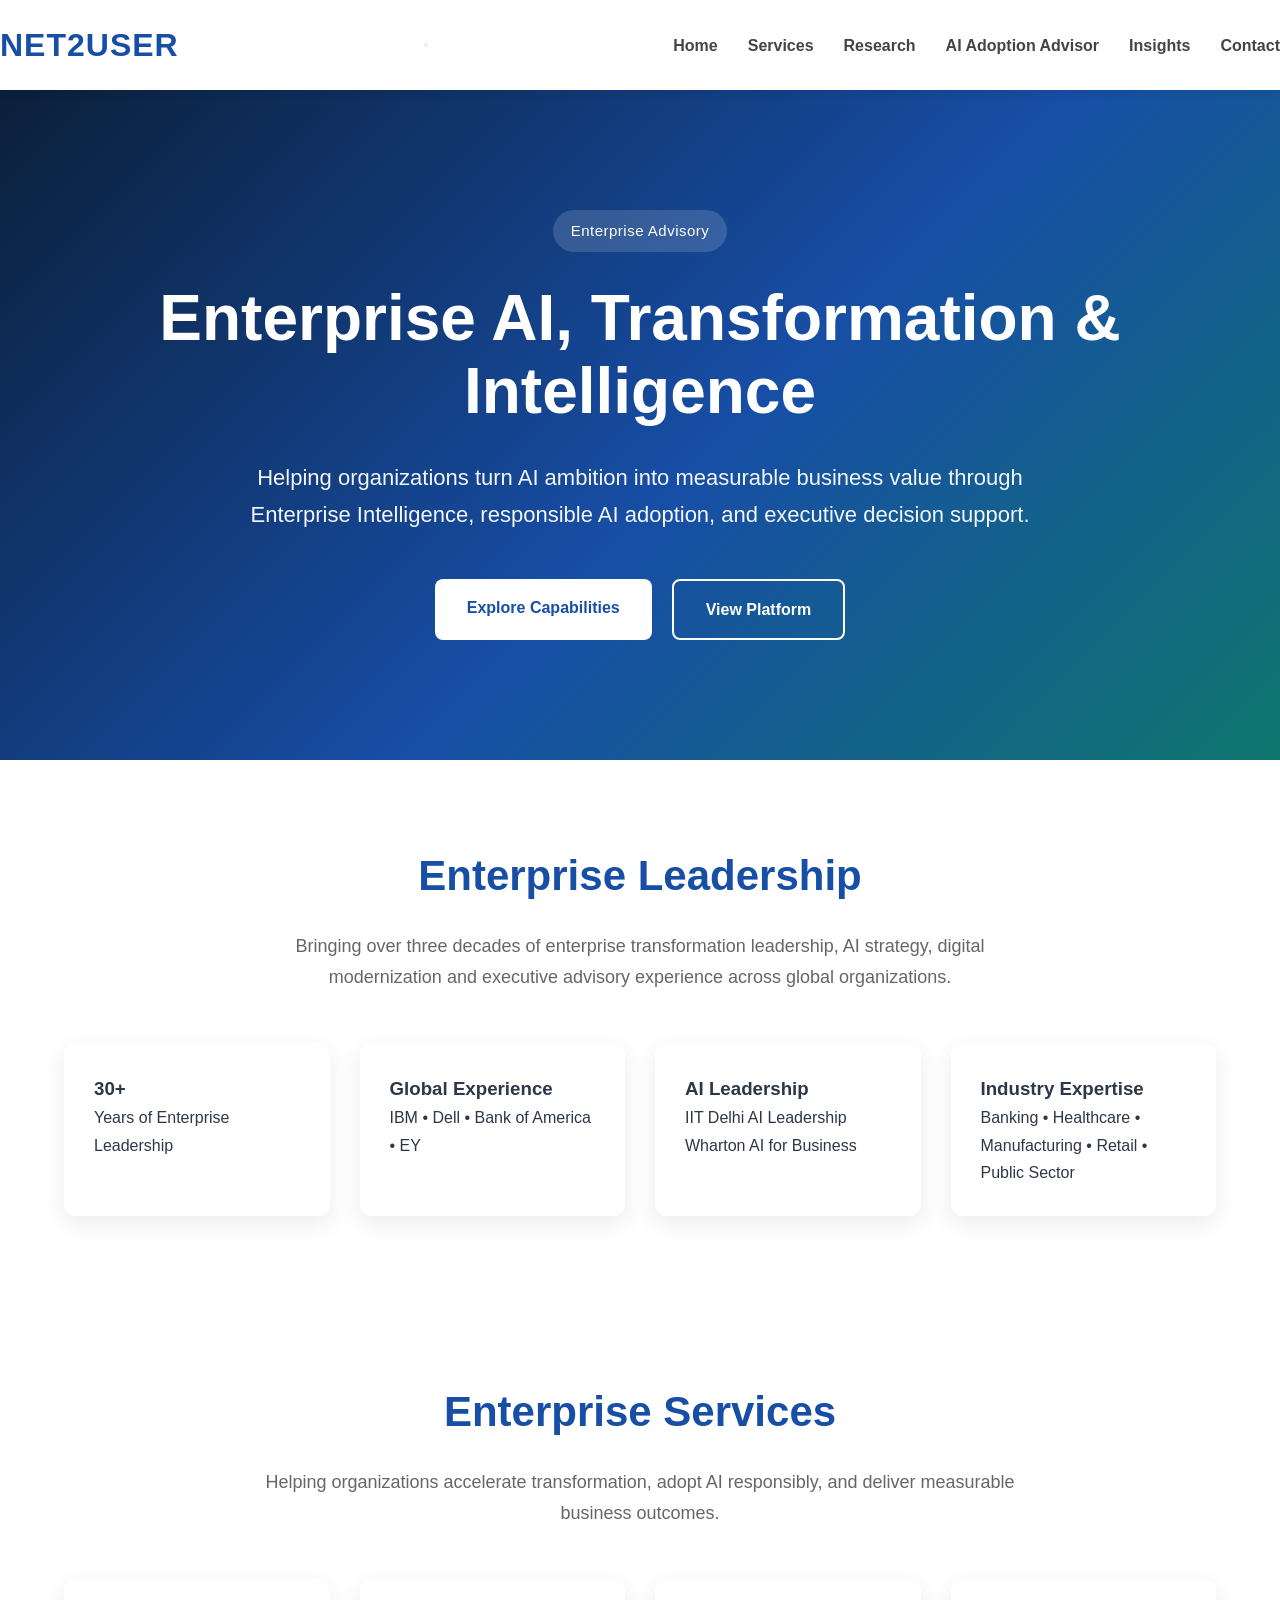
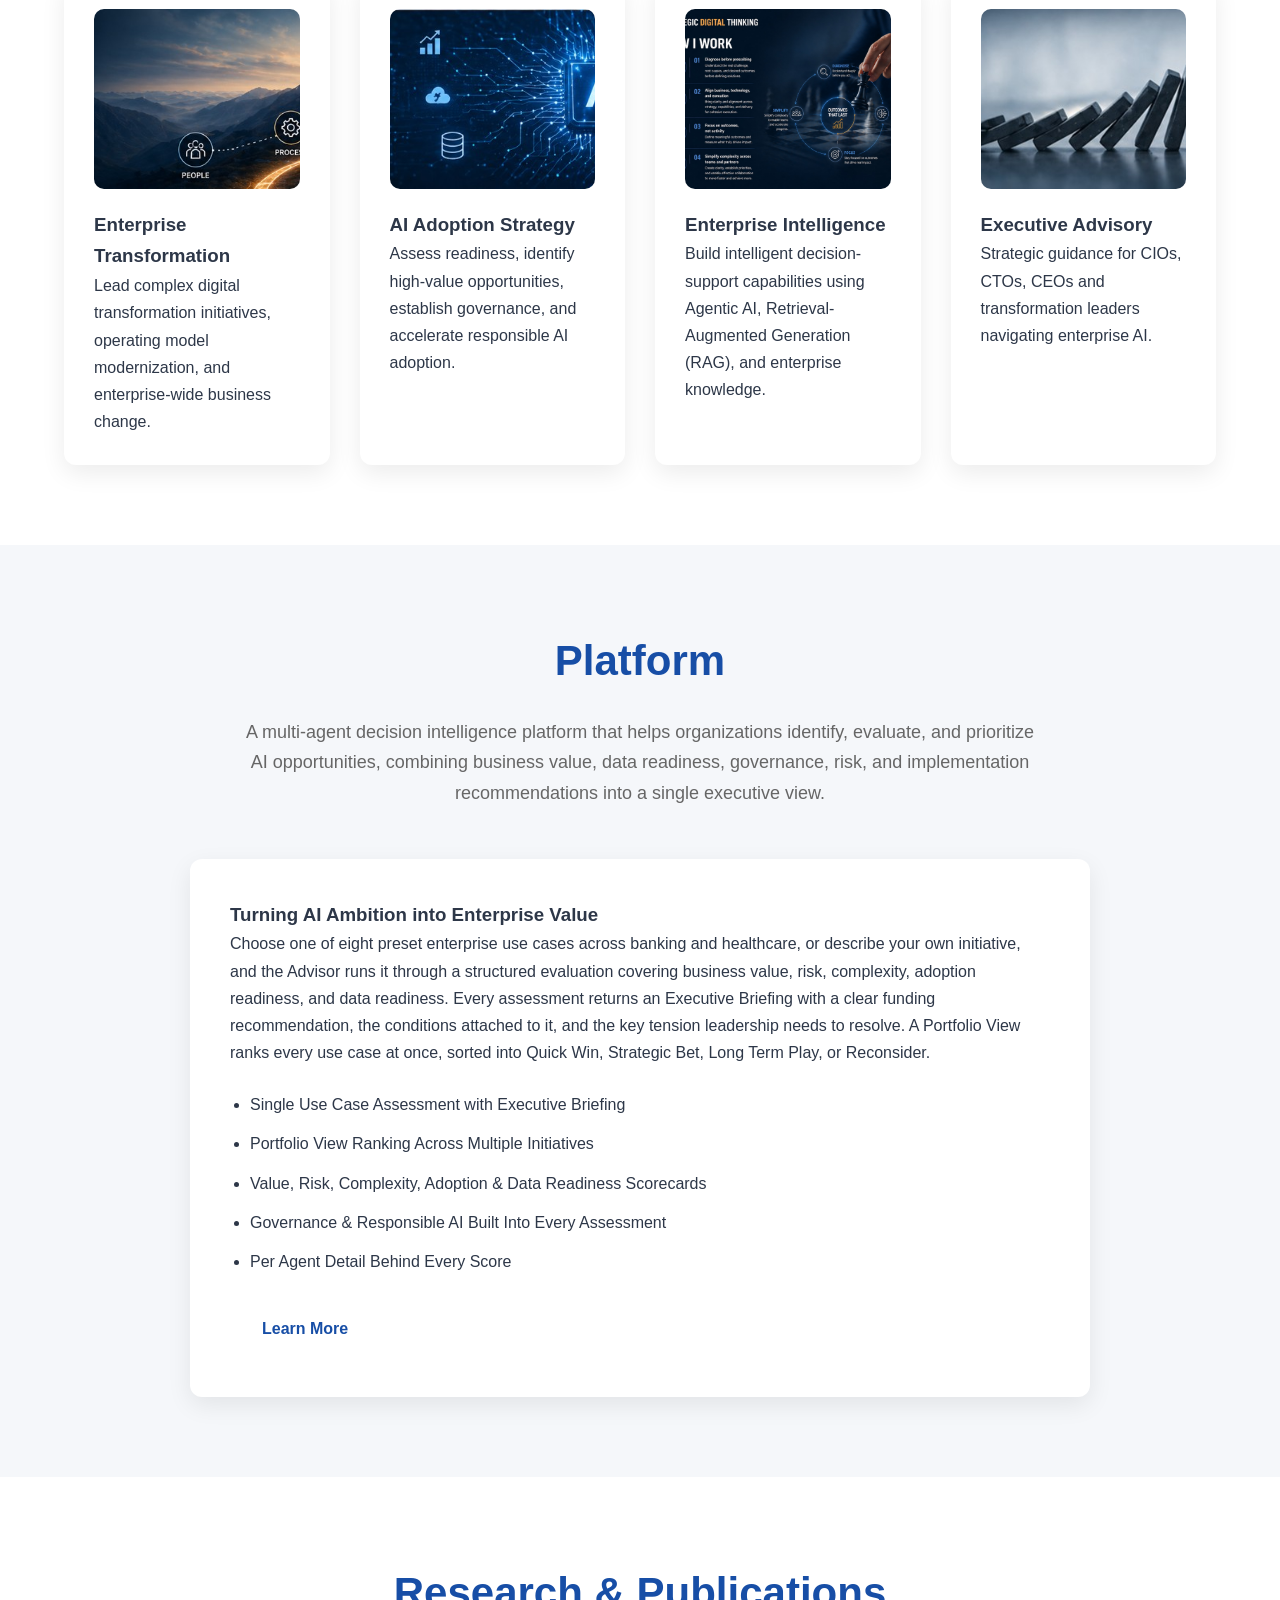
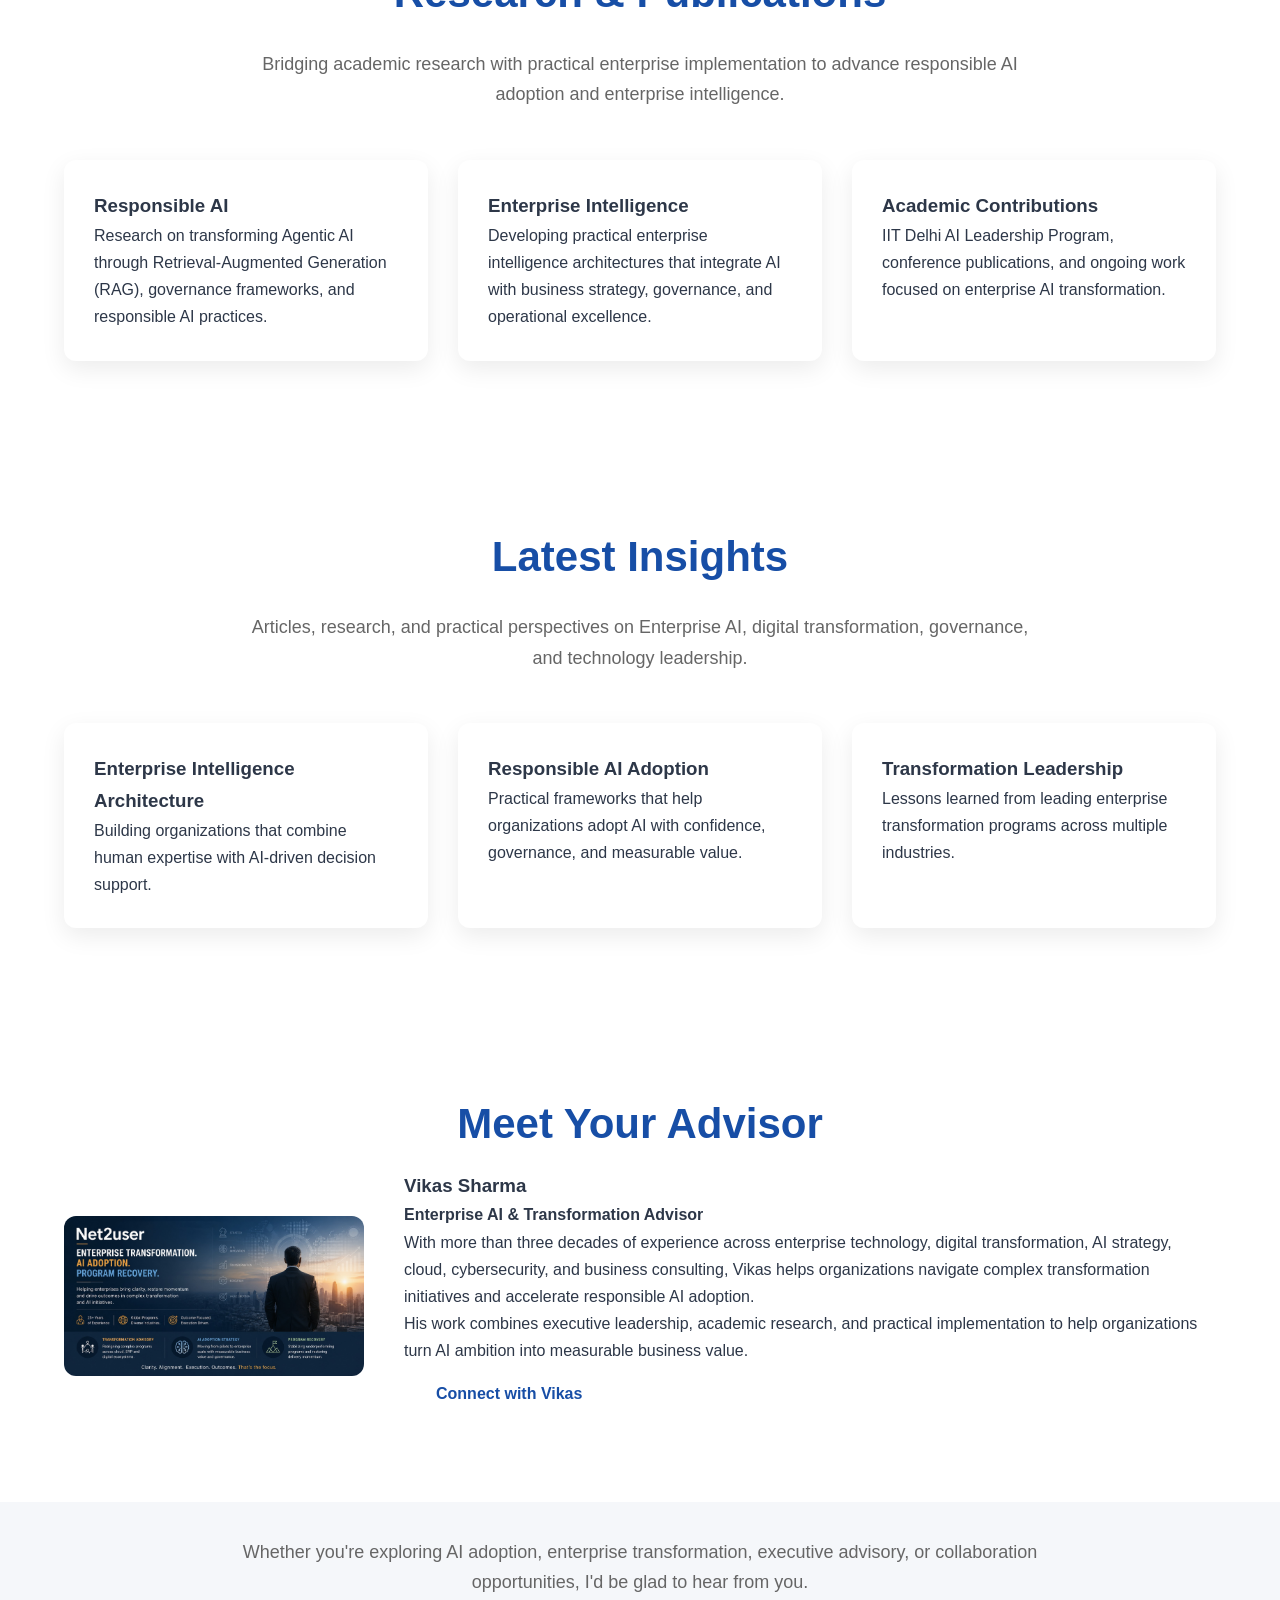
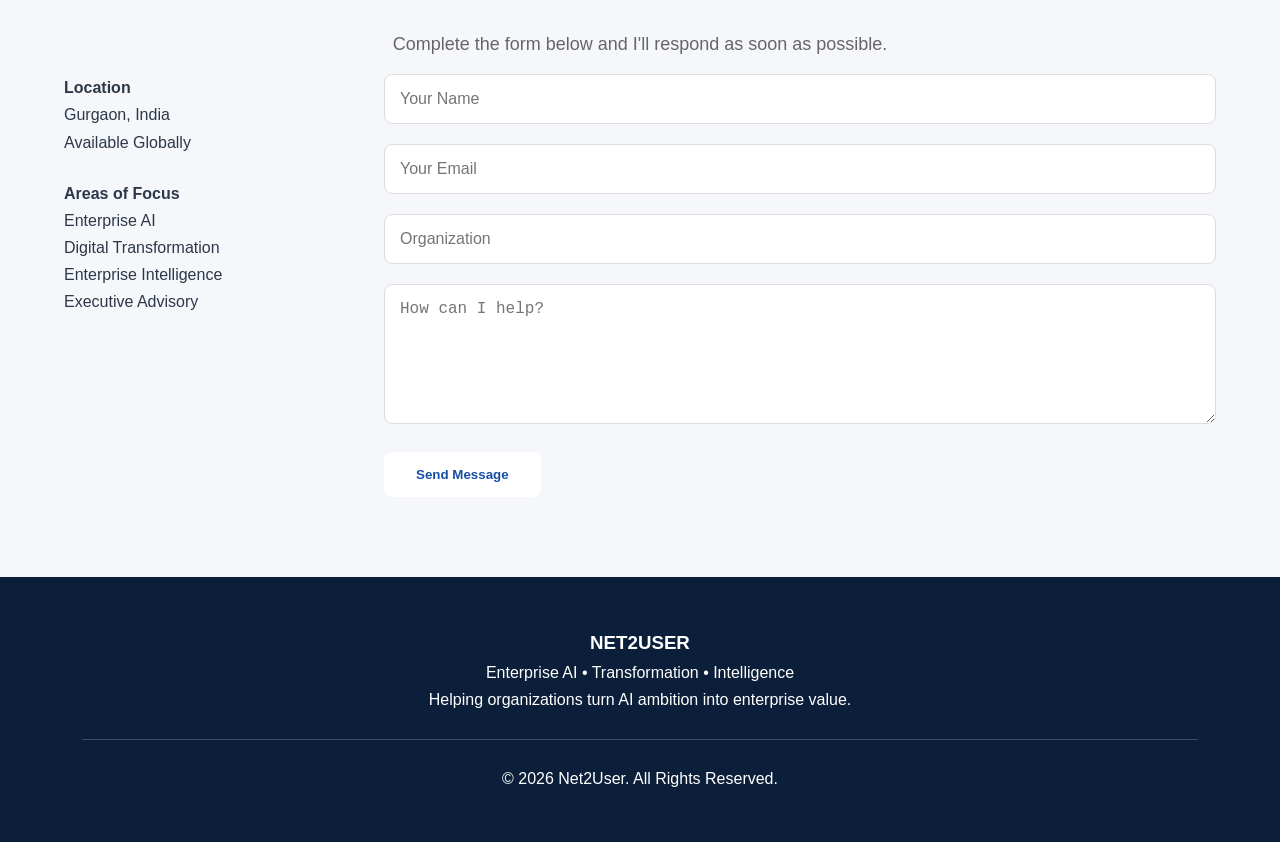
==== commit 2bd19638: "Refactor navigation structure in index.html Removed duplicate logo div and nav links structure." ====
--- a/index.html
+++ b/index.html
@@ -29,14 +29,13 @@
 <header>
 
     <nav class="navbar">
-
-        <div class="logo">
-
-            NET2USER
-
-        </div>
-
-        <ul class="nav-links">
+<div class="logo">NET2USER</div>
+<button class="menu-toggle" id="menuToggle" aria-label="Toggle menu">
+<span></span>
+<span></span>
+<span></span>
+</button>
+<ul class="nav-links" id="navLinks">
 
             <li><a href="index.html">Home</a></li>
 
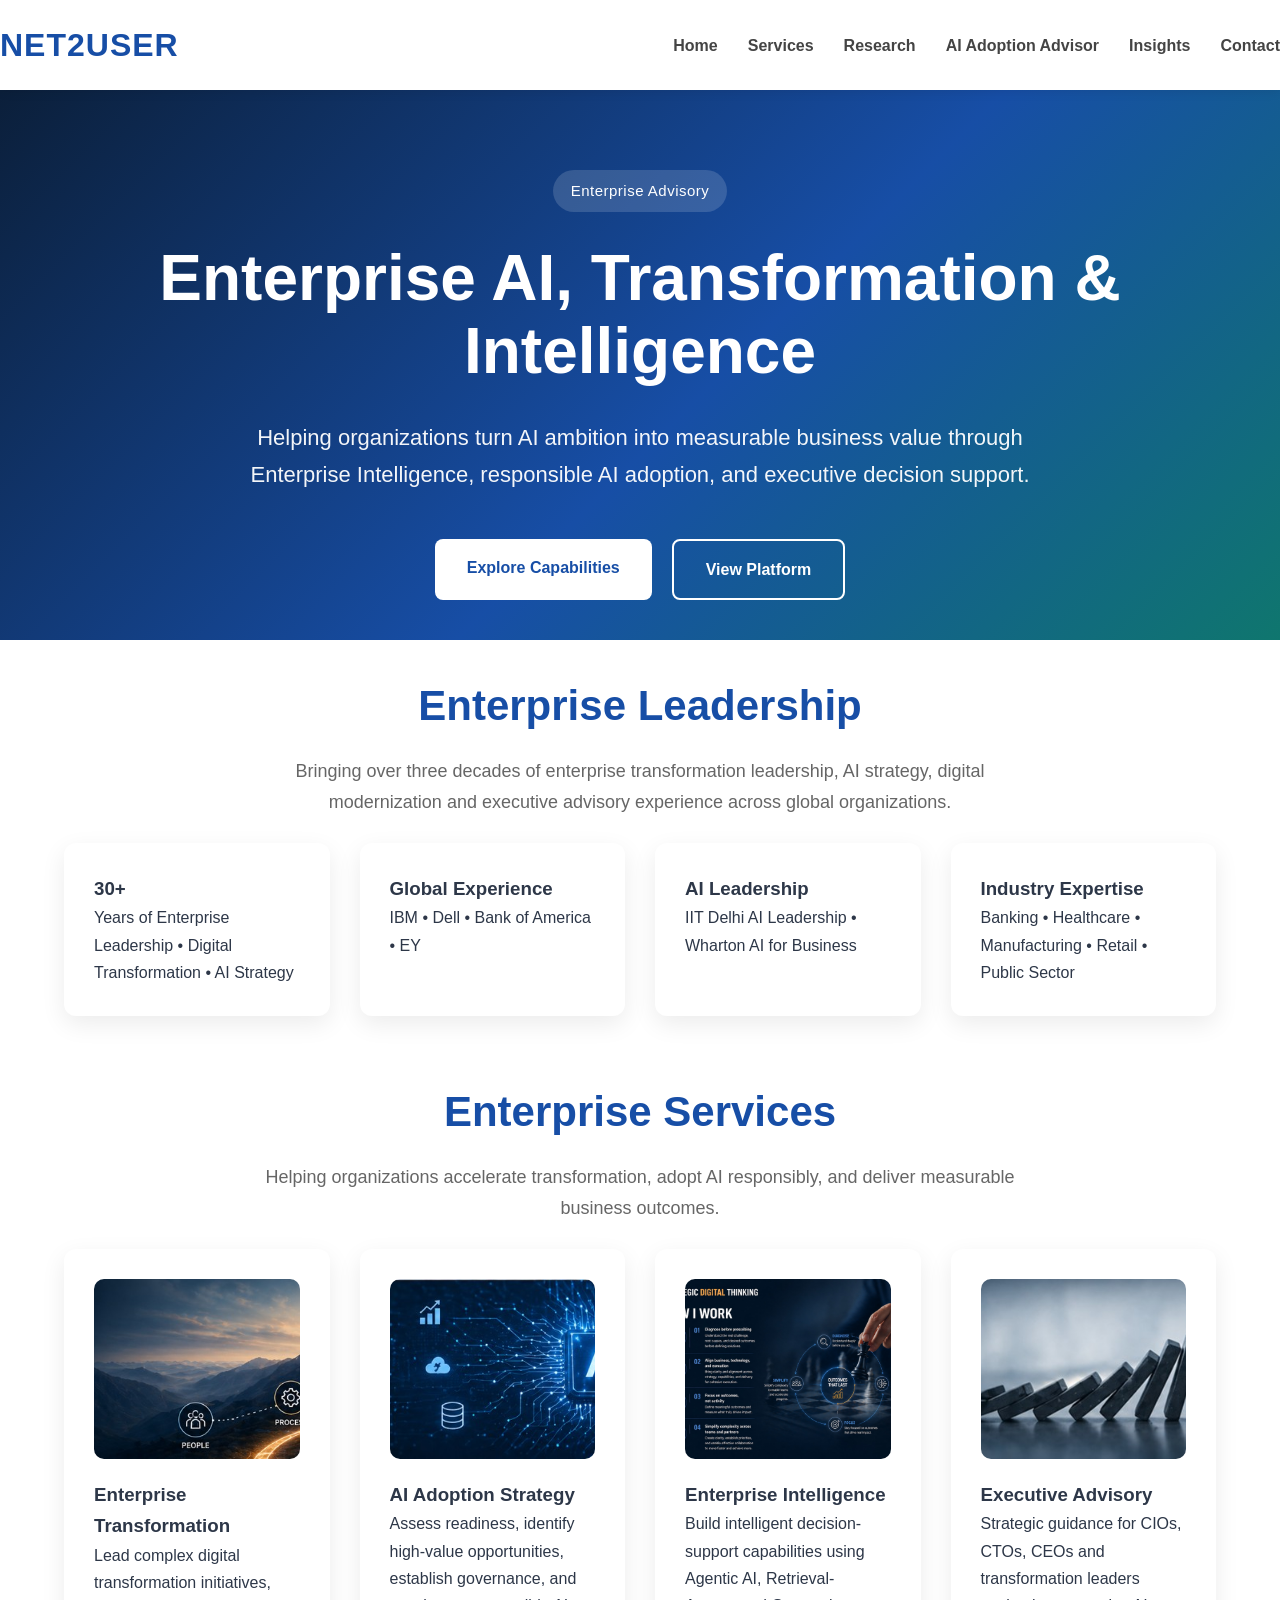
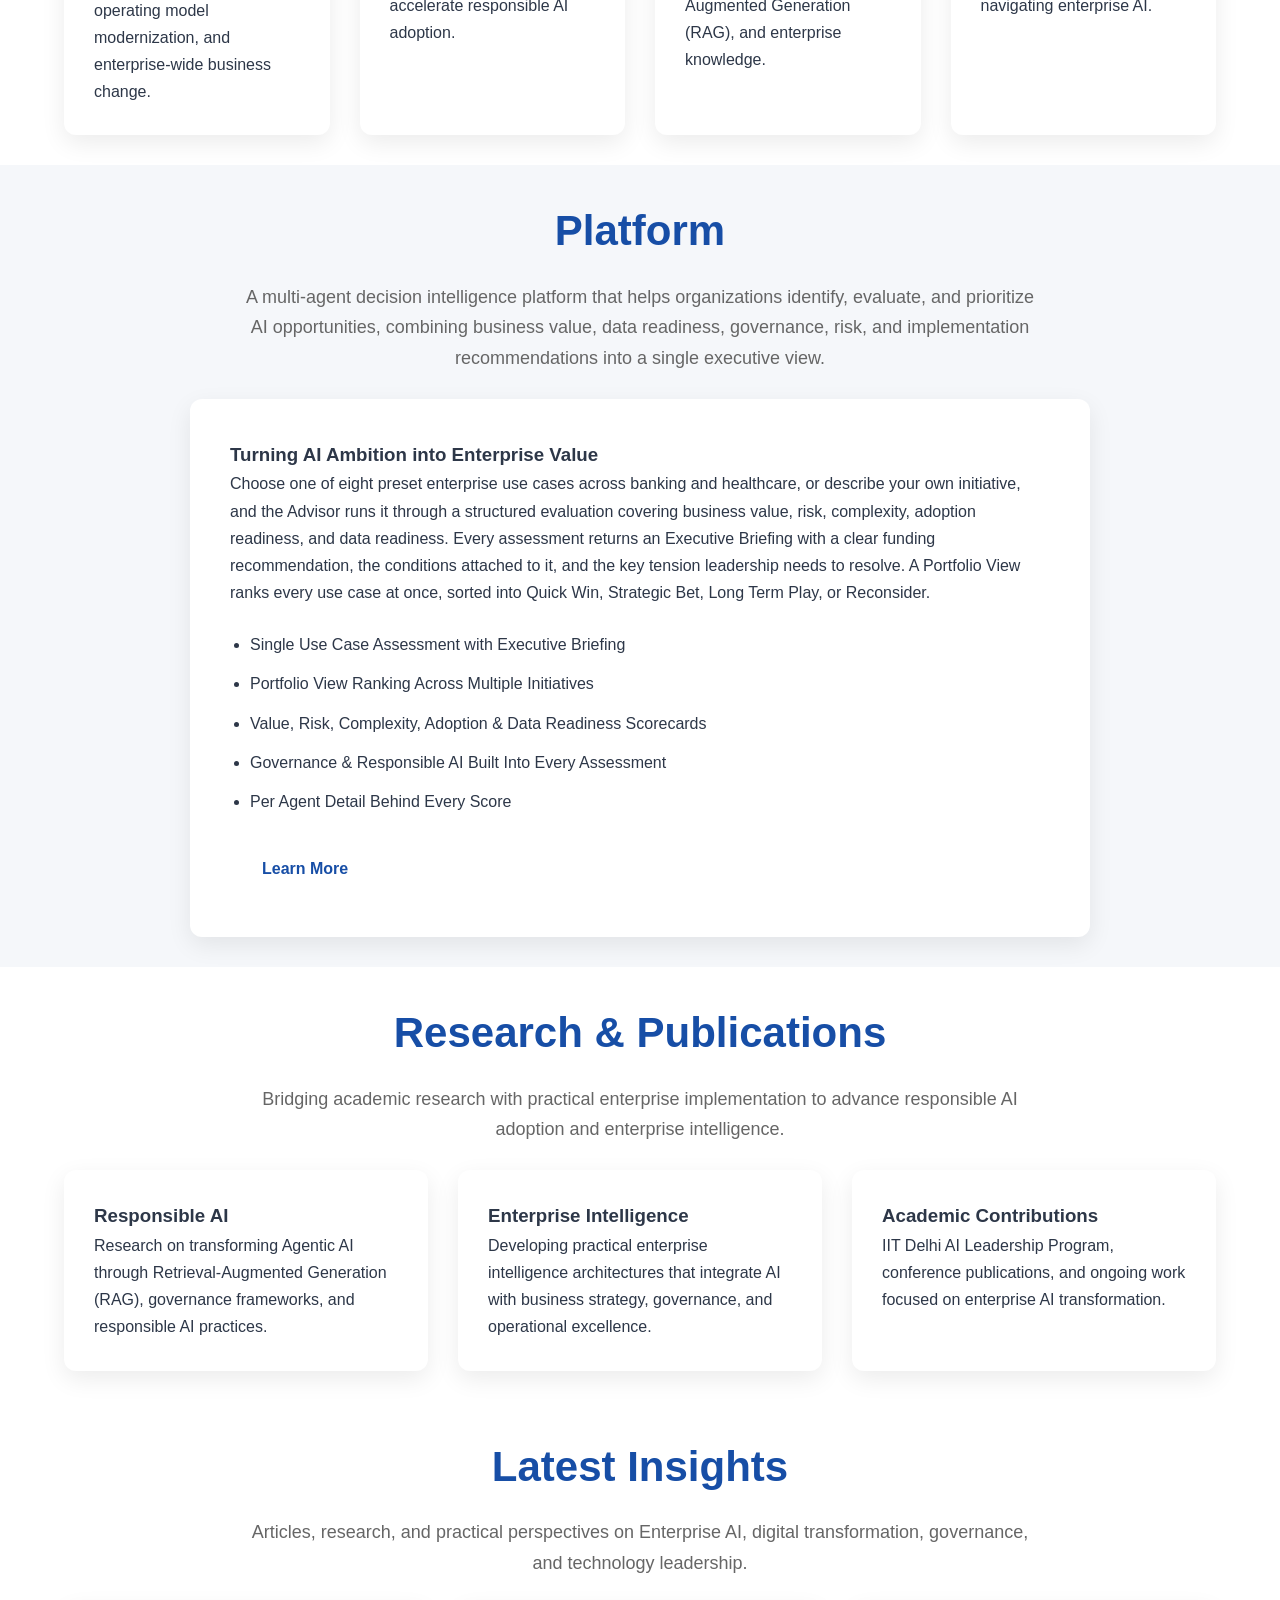
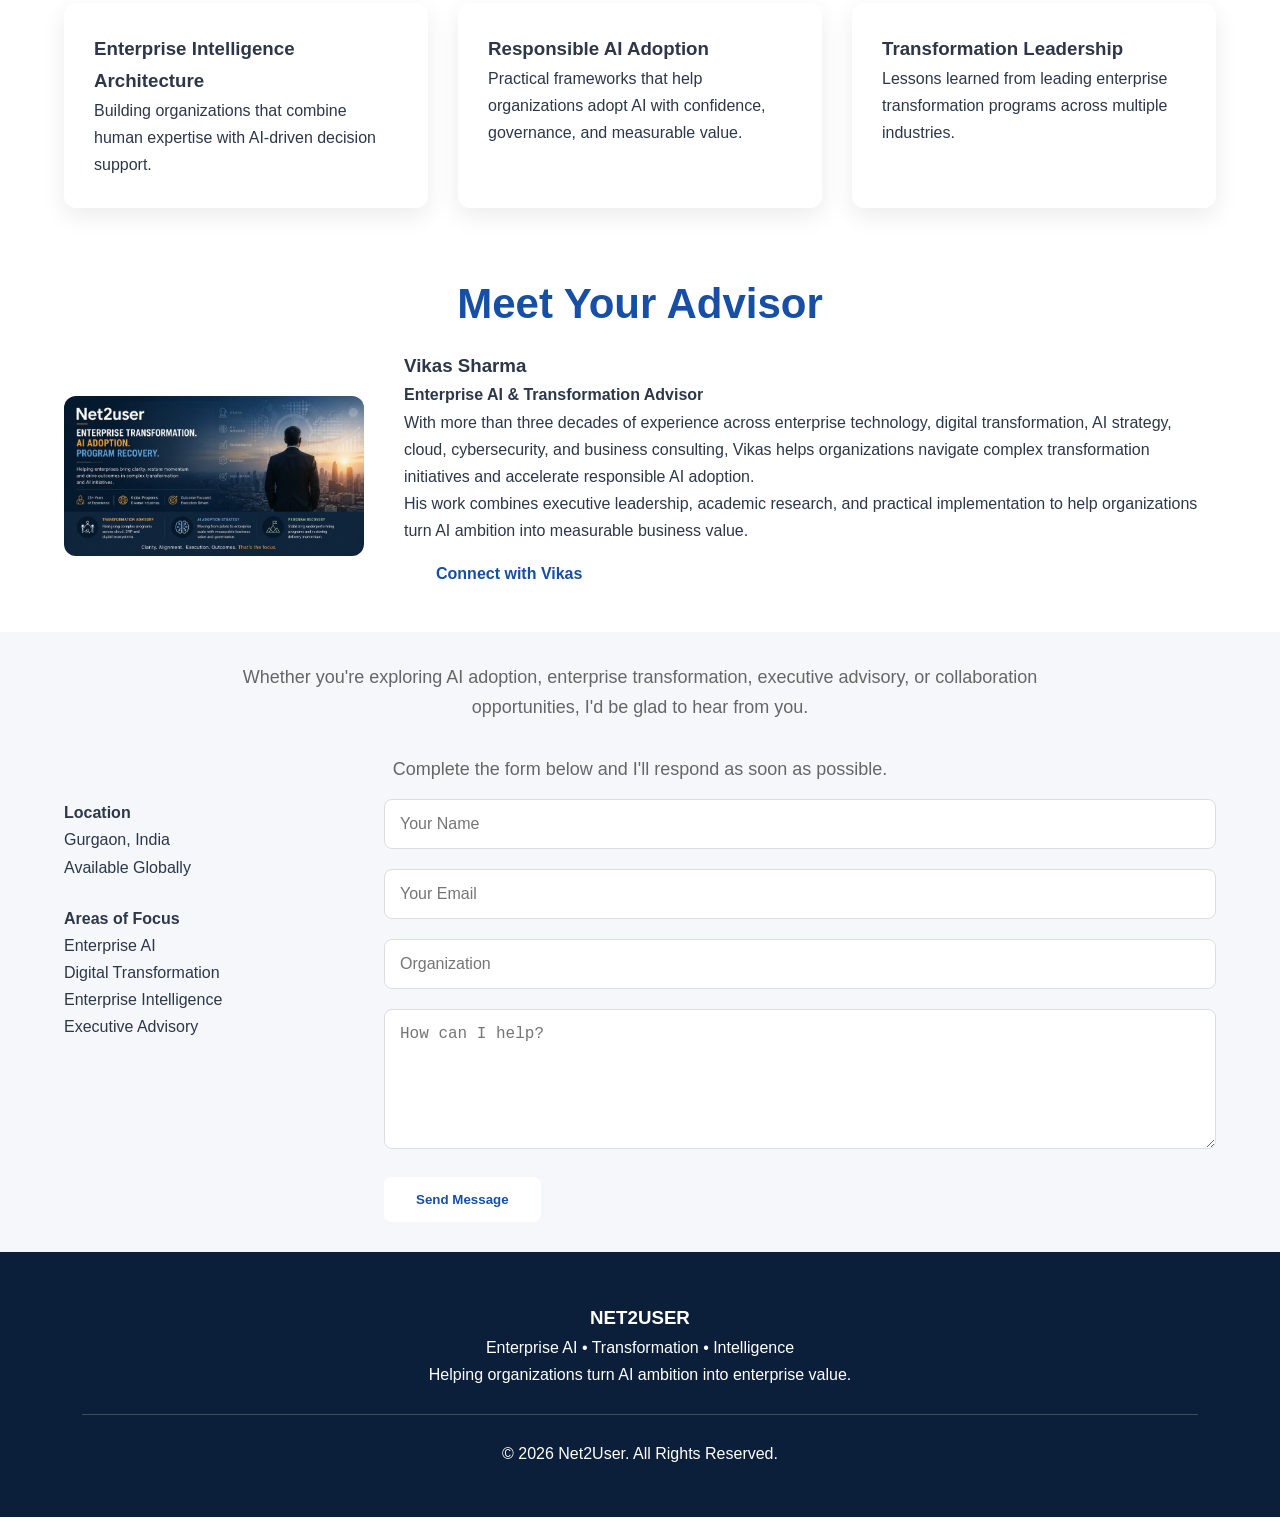
==== commit d91cafc6: "Update index.html" ====
--- a/index.html
+++ b/index.html
@@ -127,74 +127,39 @@
 
         <div class="experience-grid">
 
-            <div class="experience-card">
-
-                <h3>
-
-                    30+
-
-                </h3>
-
-                <p>
-
-                    Years of Enterprise Leadership
-
-                </p>
-
-            </div>
-
-            <div class="experience-card">
-
-                <h3>
-
-                    Global Experience
-
-                </h3>
-
-                <p>
-
-                    IBM • Dell • Bank of America • EY
-
-                </p>
-
-            </div>
-
-            <div class="experience-card">
-
-                <h3>
-
-                    AI Leadership
-
-                </h3>
-
-                <p>
-
-                    IIT Delhi AI Leadership<br>
-
-                    Wharton AI for Business
-
-                </p>
-
-            </div>
-
-            <div class="experience-card">
-
-                <h3>
-
-                    Industry Expertise
-
-                </h3>
-
-                <p>
-
-                    Banking • Healthcare • Manufacturing • Retail • Public Sector
-
-                </p>
-
-            </div>
-
-        </div>
-
+    <div class="experience-card">
+
+        <h3>30+</h3>
+
+        <p>Years of Enterprise Leadership • Digital Transformation • AI Strategy</p>
+
+    </div>
+
+    <div class="experience-card">
+
+        <h3>Global Experience</h3>
+
+        <p>IBM • Dell • Bank of America • EY</p>
+
+    </div>
+
+    <div class="experience-card">
+
+        <h3>AI Leadership</h3>
+
+        <p>IIT Delhi AI Leadership • Wharton AI for Business</p>
+
+    </div>
+
+    <div class="experience-card">
+
+        <h3>Industry Expertise</h3>
+
+        <p>Banking • Healthcare • Manufacturing • Retail • Public Sector</p>
+
+    </div>
+
+</div>
     </div>
 
 </section>
--- a/css/styles.css
+++ b/css/styles.css
@@ -113,6 +113,29 @@
     color:#174EA6;
 
 }
+.menu-toggle{
+
+    display:none;
+    flex-direction:column;
+    justify-content:space-between;
+    width:28px;
+    height:20px;
+    background:none;
+    border:none;
+    cursor:pointer;
+    padding:0;
+
+}
+
+.menu-toggle span{
+
+    display:block;
+    height:3px;
+    width:100%;
+    background:#174EA6;
+    border-radius:2px;
+
+}
 
 /* ===========================
    Hero
@@ -130,7 +153,7 @@
 
     text-align:center;
 
-    padding:120px 20px;
+    padding:80px 20px 40px;
 
 }
 
@@ -243,12 +266,12 @@
 }/* ===== Sections ===== */
 
 section{
-    padding:80px 0;
+    padding:30px 0;
 }
 
 .section-intro{
     max-width:800px;
-    margin:20px auto 50px;
+    margin:15px auto 25px;
     text-align:center;
     color:#666;
     font-size:18px;
@@ -443,15 +466,42 @@
 
 .navbar{
 
+    flex-direction:row;
+    justify-content:space-between;
+
+}
+
+.menu-toggle{
+
+    display:flex;
+
+}
+
+.nav-links{
+
+    display:none;
     flex-direction:column;
-    gap:20px;
-
-}
-
-.nav-links{
-
-    flex-wrap:wrap;
-    justify-content:center;
+    position:absolute;
+    top:70px;
+    left:0;
+    width:100%;
+    background:#ffffff;
+    box-shadow:0 8px 20px rgba(0,0,0,.1);
+    padding:20px 0;
+    gap:0;
+
+}
+
+.nav-links.active{
+
+    display:flex;
+
+}
+
+.nav-links li{
+
+    text-align:center;
+    padding:15px 0;
 
 }
 
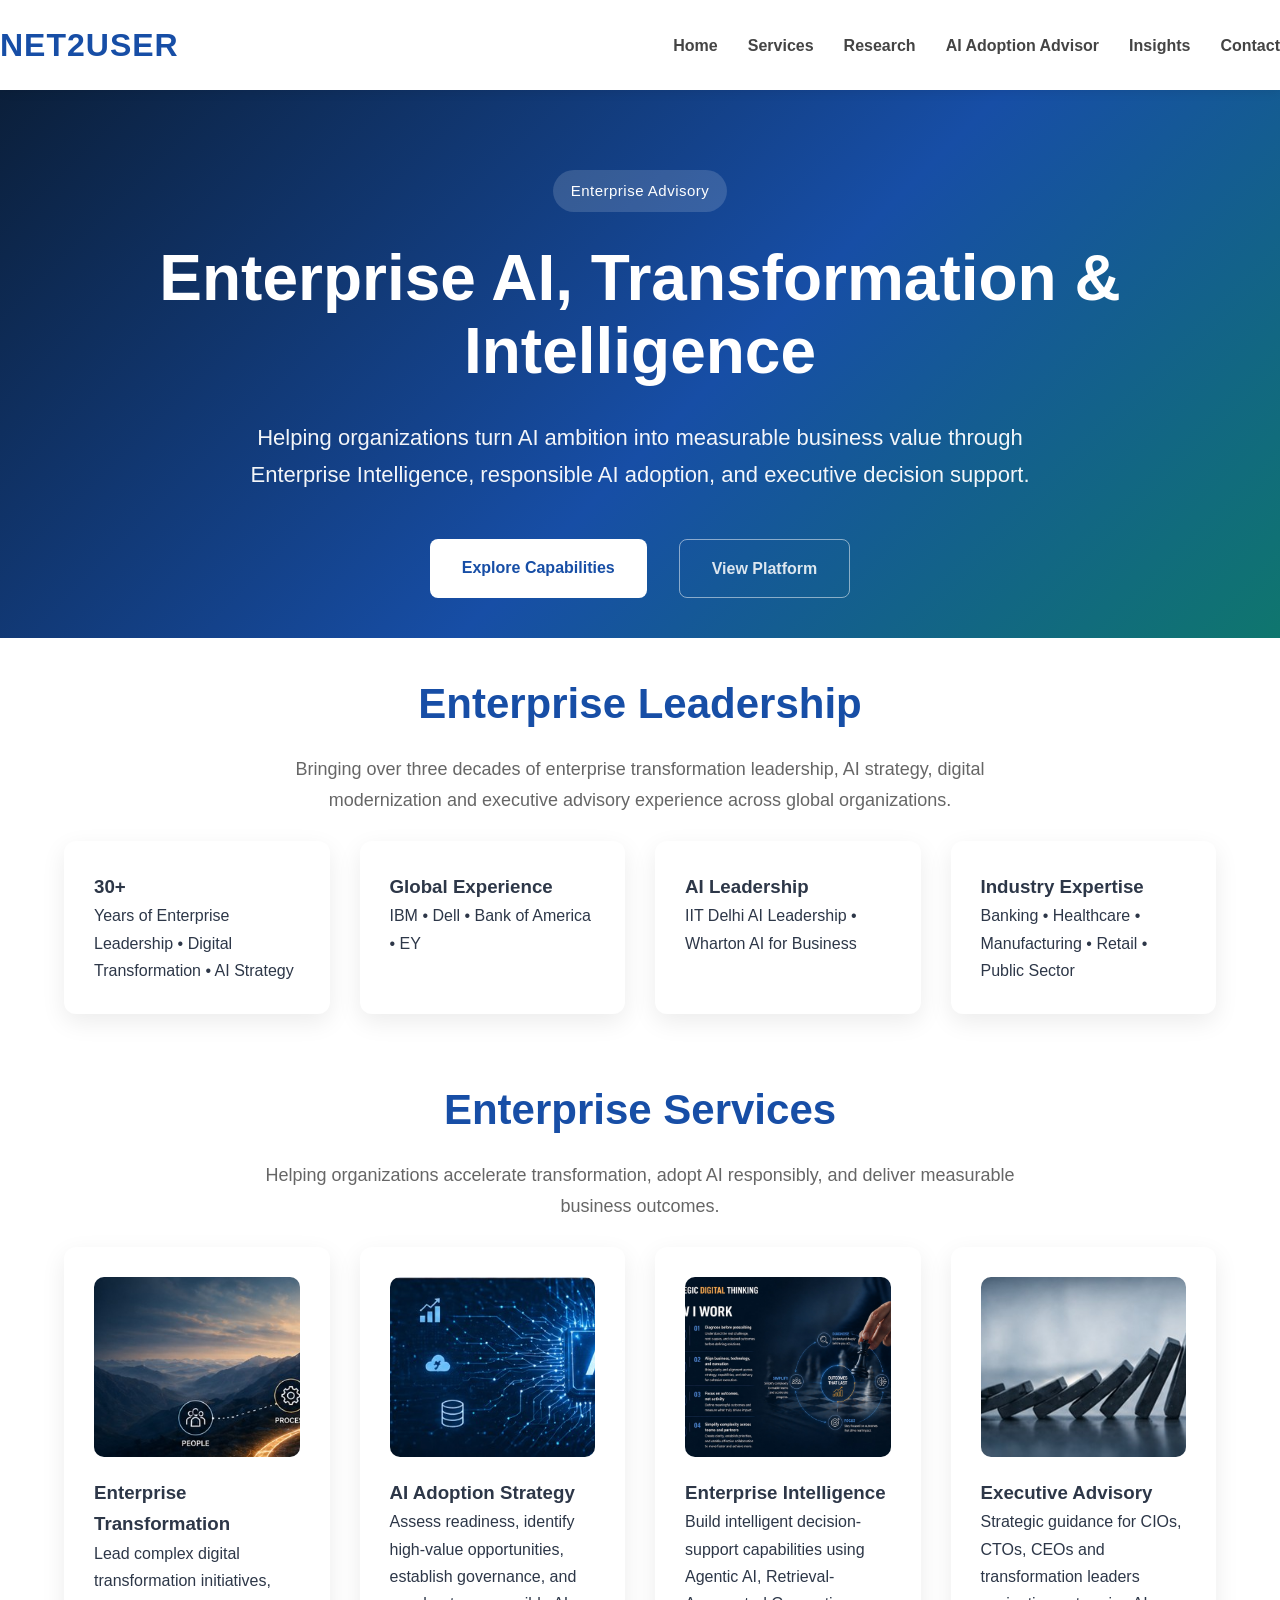
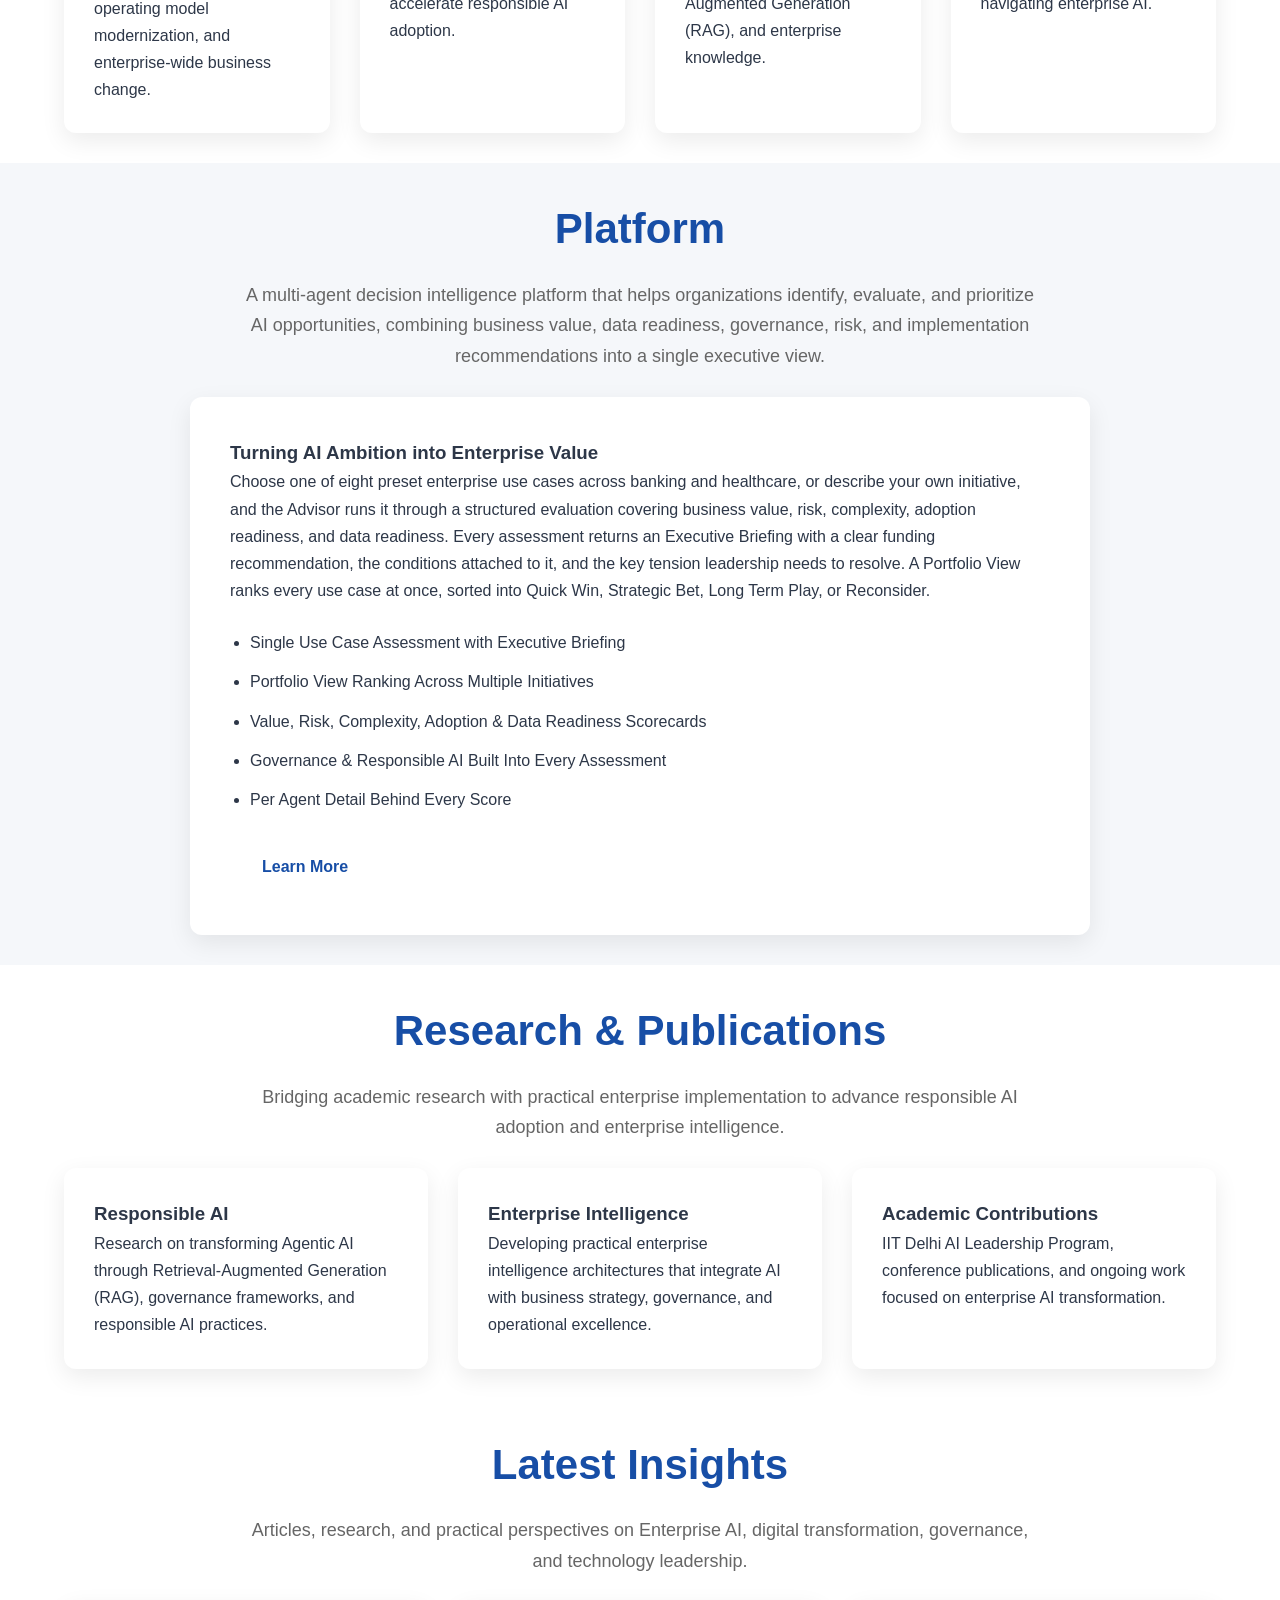
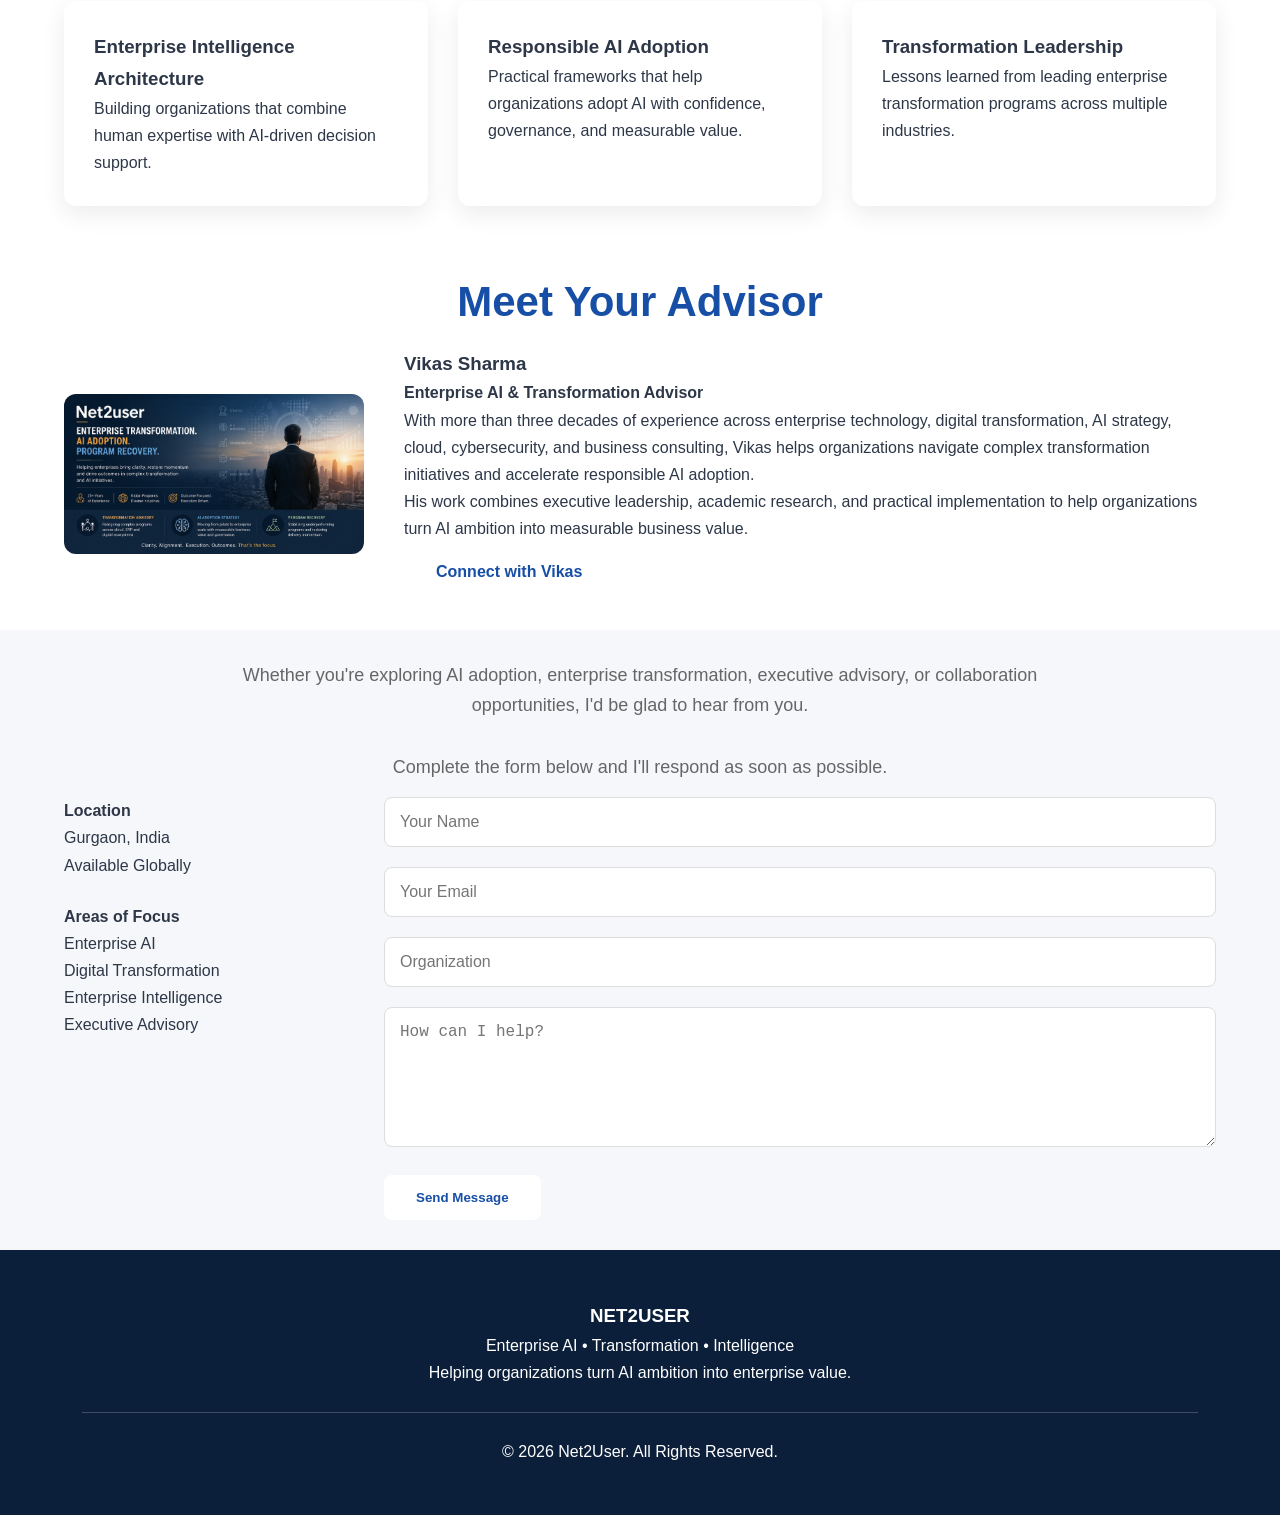
==== commit f3a3a740: "Integrate Google Analytics tracking code Added Google Analytics tracking script to the head section." ====
--- a/index.html
+++ b/index.html
@@ -3,7 +3,16 @@
 
 <head>
 
-    <meta charset="UTF-8">
+<!-- Google tag (gtag.js) -->
+<script async src="https://www.googletagmanager.com/gtag/js?id=G-8HYZLM2S2Q"></script>
+<script>
+  window.dataLayer = window.dataLayer || [];
+  function gtag(){dataLayer.push(arguments);}
+  gtag('js', new Date());
+  gtag('config', 'G-8HYZLM2S2Q');
+</script>
+
+<meta charset="UTF-8">
 
     <meta name="viewport"
           content="width=device-width, initial-scale=1.0">
--- a/css/styles.css
+++ b/css/styles.css
@@ -205,12 +205,11 @@
 
     justify-content:center;
 
-    gap:20px;
+    gap:32px;
 
     flex-wrap:wrap;
 
 }
-
 .btn-primary{
 
     display:inline-block;
@@ -241,9 +240,9 @@
 
     display:inline-block;
 
-    border:2px solid white;
-
-    color:white;
+    border:1.5px solid rgba(255,255,255,.5);
+
+    color:rgba(255,255,255,.85);
 
     padding:15px 32px;
 
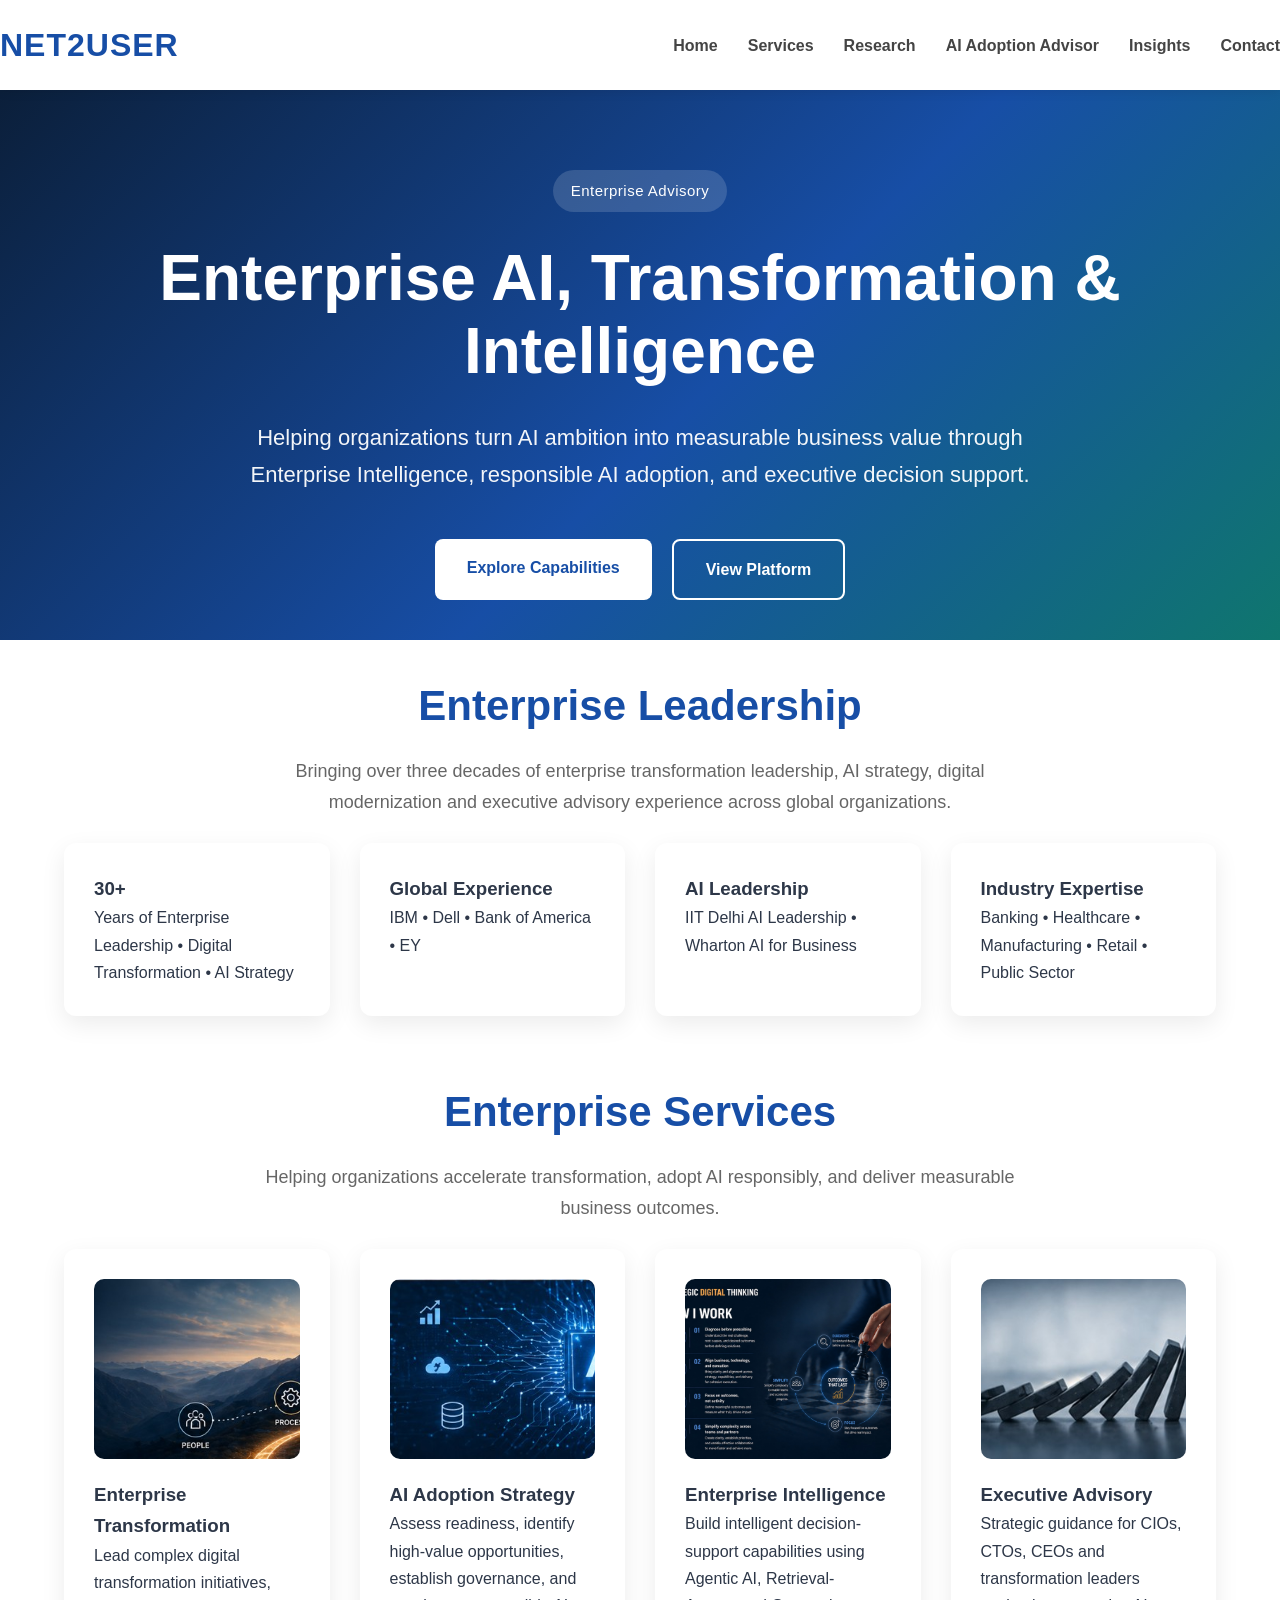
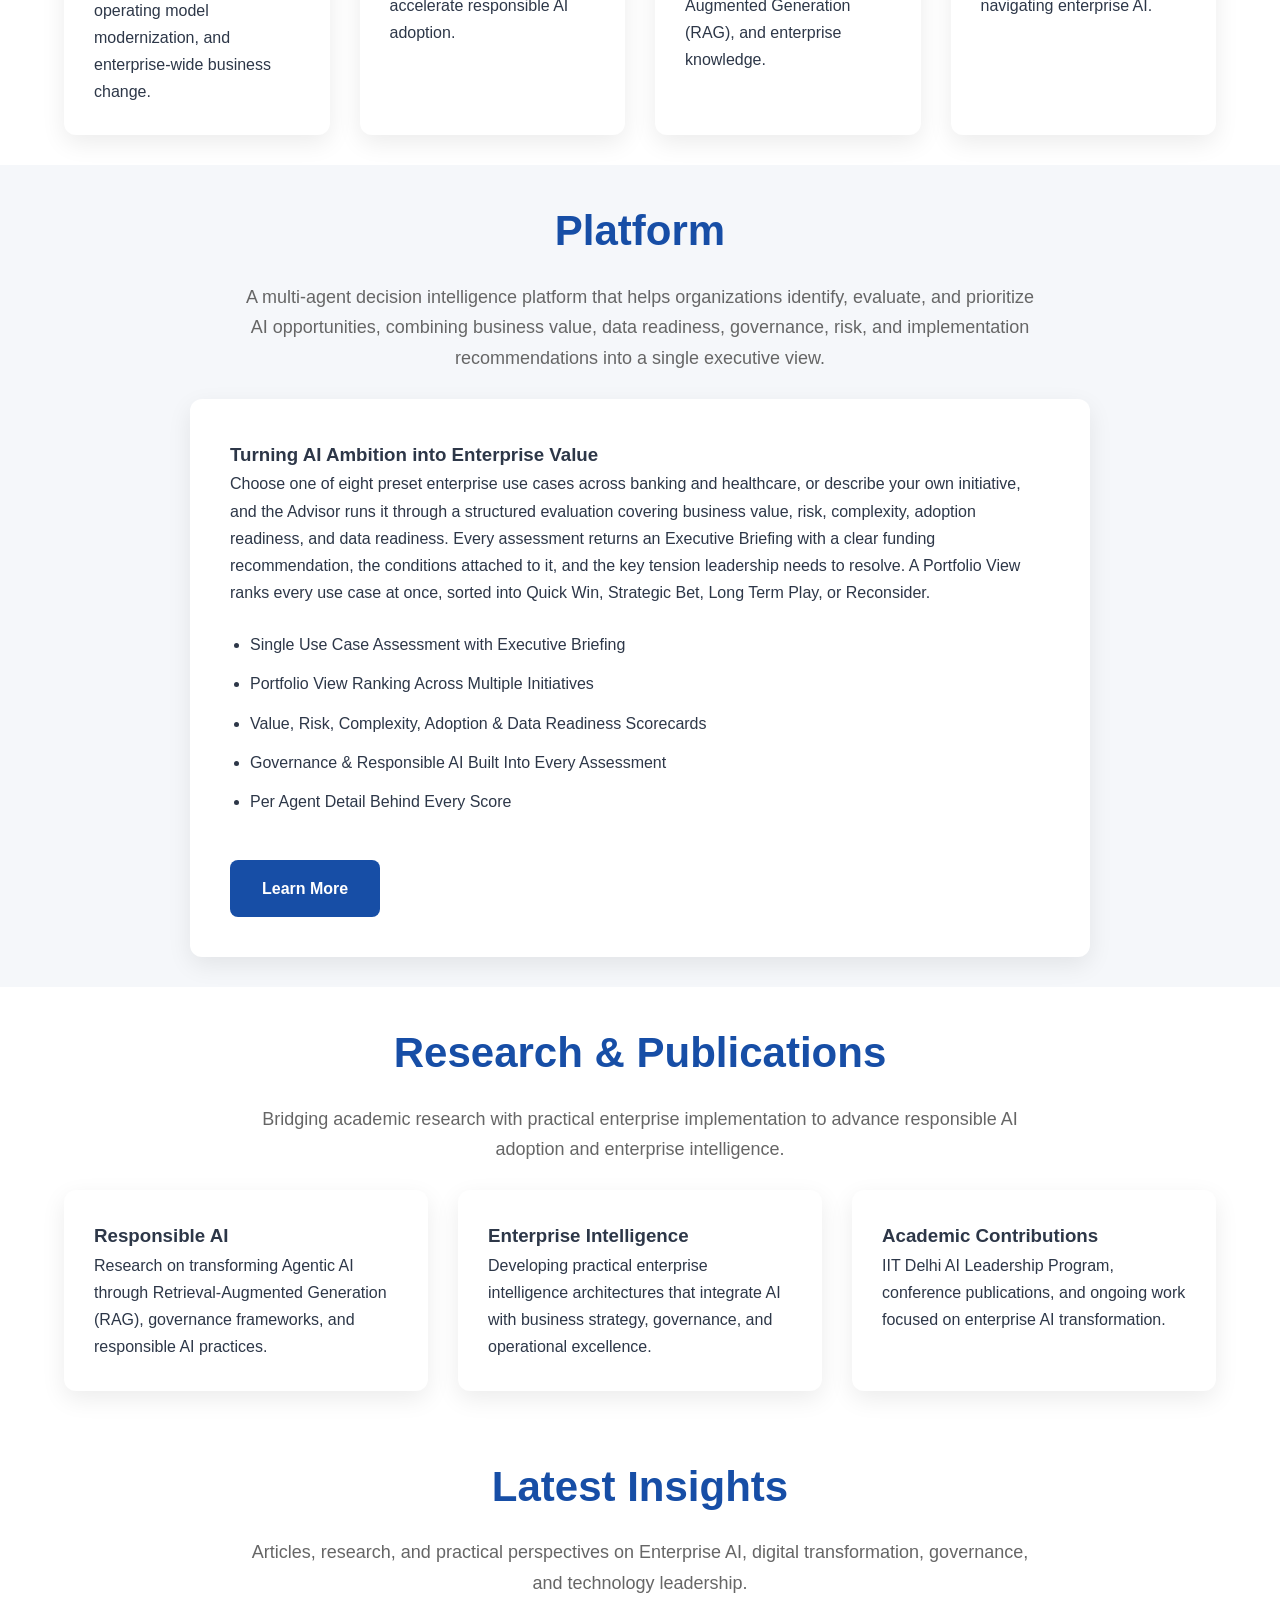
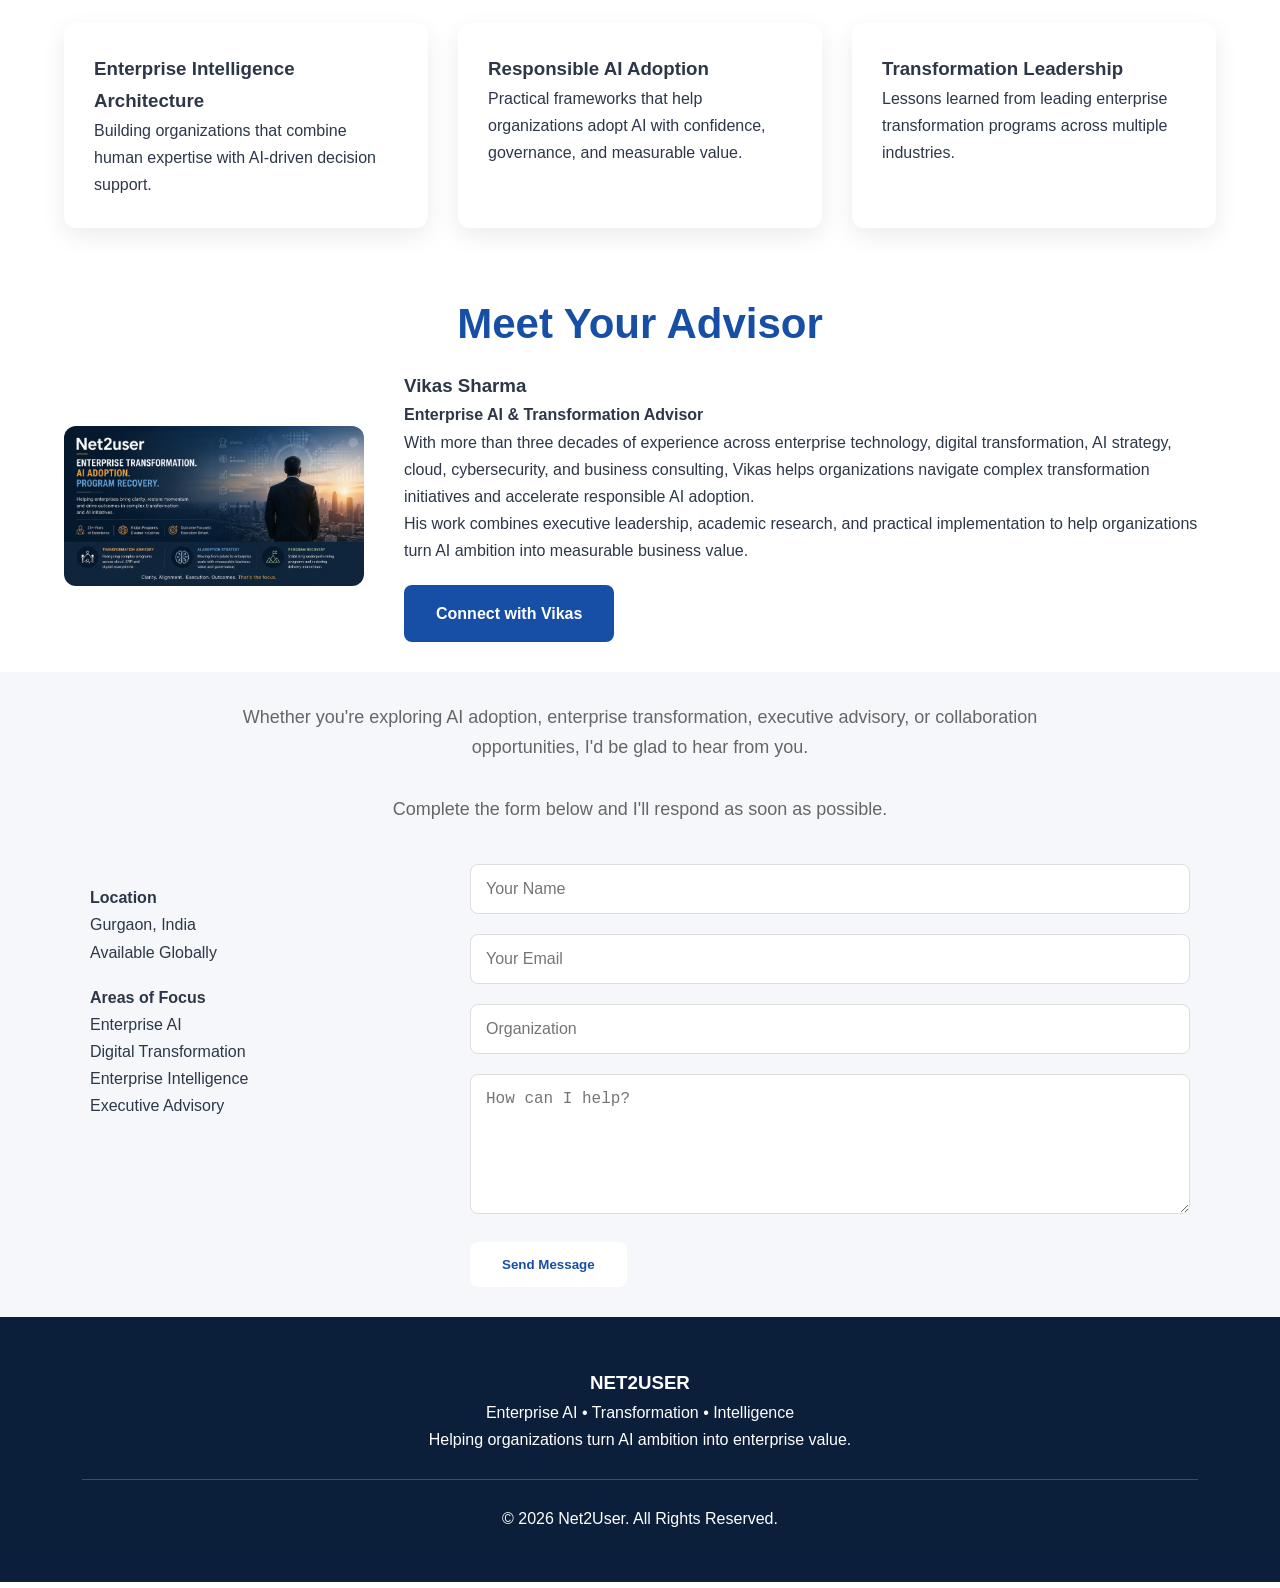
==== commit 1dd1e427: "Resolve merge conflict: fix CSS and index.html conflict markers" ====
--- a/index.html
+++ b/index.html
@@ -508,80 +508,71 @@
     <div class="container">
 
         <p class="section-intro">
-
-Whether you're exploring AI adoption, enterprise transformation, executive advisory, or collaboration opportunities, I'd be glad to hear from you.
-
-<br><br>
-
-Complete the form below and I'll respond as soon as possible.
-
-</p>
+            Whether you're exploring AI adoption, enterprise transformation, executive advisory, or collaboration opportunities, I'd be glad to hear from you.
+            <br><br>
+            Complete the form below and I'll respond as soon as possible.
+        </p>
 
         <div class="contact-grid">
 
-            <div class="contact-info">
-
-                
-                <p>
-
+            <aside class="contact-info">
+
+                <p>
                     <strong>Location</strong><br>
                     Gurgaon, India<br>
                     Available Globally
-
-                </p>
-
-                <p>
-
+                </p>
+
+                <p>
                     <strong>Areas of Focus</strong><br>
-
                     Enterprise AI<br>
                     Digital Transformation<br>
                     Enterprise Intelligence<br>
                     Executive Advisory
-
-                </p>
-
-            </div>
+                </p>
+
+            </aside>
 
             <div class="contact-form">
-<form id="contactForm" action="https://formspree.io/f/xdaqylap" method="POST">
-
-    <input type="hidden" name="_subject" value="New inquiry from Net2User website">
-
-    <input type="text" name="_gotcha" style="display:none" tabindex="-1" autocomplete="off">
-
-    <input
-        type="text"
-        name="name"
-        placeholder="Your Name"
-        required>
-
-    <input
-        type="email"
-        name="email"
-        placeholder="Your Email"
-        required>
-
-    <input
-        type="text"
-        name="organization"
-        placeholder="Organization">
-
-    <textarea
-        name="message"
-        rows="6"
-        placeholder="How can I help?"
-        required></textarea>
-
-    <button
-        class="btn-primary"
-        type="submit">
-
-        Send Message
-
-    </button>
-
-</form>
+
+    <form id="contactForm" action="https://formspree.io/f/xdaqylap" method="POST">
+
+        <input type="text" name="_gotcha" style="display:none" tabindex="-1" autocomplete="off">
+
+        <input type="hidden" name="_subject" value="New inquiry from Net2User website">
+
+                    <input type="hidden" name="_next" value="https://net2user.com/thankyou.html">
+
+                    <input
+                        type="text"
+                        name="name"
+                        placeholder="Your Name"
+                        required>
+
+                    <input
+                        type="email"
+                        name="email"
+                        placeholder="Your Email"
+                        required>
+
+                    <input
+                        type="text"
+                        name="organization"
+                        placeholder="Organization">
+
+                    <textarea
+                        name="message"
+                        rows="6"
+                        placeholder="How can I help?"
+                        required></textarea>
+
+                    <button
+                        class="btn-primary"
+                        type="submit">
+                        Send Message
+                    </button>
+
+                </form>
 
             </div>
 
--- a/css/styles.css
+++ b/css/styles.css
@@ -1,7 +1,7 @@
 /* ==========================================
-   NET2USER
-   Enterprise AI, Transformation & Intelligence
-   Version 1.0
+NET2USER
+Enterprise AI, Transformation & Intelligence
+Version 1.0
 ========================================== */
 
 *{
@@ -15,106 +15,67 @@
 }
 
 body{
-
     font-family:"Segoe UI",Arial,sans-serif;
-
     background:#ffffff;
-
     color:#2d3748;
-
     line-height:1.7;
-
 }
 
 img{
-
     max-width:100%;
-
     display:block;
-
 }
 
 .container{
-
     width:90%;
-
     max-width:1200px;
-
     margin:auto;
-
-}
-
-/* ===========================
-   Navigation
+}
+
+/* ===========================
+Navigation
 =========================== */
 
 header{
-
     position:sticky;
-
     top:0;
-
     z-index:999;
-
     background:#ffffff;
-
     box-shadow:0 2px 10px rgba(0,0,0,.08);
-
 }
 
 .navbar{
-
     display:flex;
-
     justify-content:space-between;
-
     align-items:center;
-
     padding:18px 0;
-
 }
 
 .logo{
-
     color:#174EA6;
-
     font-size:32px;
-
     font-weight:700;
-
     letter-spacing:1px;
-
 }
 
 .nav-links{
-
     display:flex;
-
     list-style:none;
-
     gap:30px;
-
 }
 
 .nav-links a{
-
     text-decoration:none;
-
     color:#444;
-
     font-weight:600;
-
     transition:.3s;
-
 }
 
 .nav-links a:hover{
-
     color:#174EA6;
-
-}
+}
+
 .menu-toggle{
-
     display:none;
     flex-direction:column;
     justify-content:space-between;
@@ -124,145 +85,120 @@
     border:none;
     cursor:pointer;
     padding:0;
-
 }
 
 .menu-toggle span{
-
     display:block;
     height:3px;
     width:100%;
     background:#174EA6;
     border-radius:2px;
-
-}
-
-/* ===========================
-   Hero
+}
+
+/* ===========================
+Hero
 =========================== */
 
 .hero{
-
     background:linear-gradient(
-    135deg,
-    #0B1F3A 0%,
-    #174EA6 55%,
-    #0F766E 100%);
-
+        135deg,
+        #0B1F3A 0%,
+        #174EA6 55%,
+        #0F766E 100%
+    );
     color:white;
-
     text-align:center;
-
     padding:80px 20px 40px;
-
 }
 
 .eyebrow{
-
     display:inline-block;
-
     padding:8px 18px;
-
     background:rgba(255,255,255,.15);
-
     border-radius:40px;
-
     margin-bottom:30px;
-
     font-size:15px;
-
     letter-spacing:.5px;
-
 }
 
 .hero h1{
-
     font-size:64px;
-
     line-height:1.15;
-
     margin-bottom:30px;
-
 }
 
 .hero p{
-
     max-width:820px;
-
     margin:auto;
-
     font-size:22px;
-
     opacity:.95;
-
 }
 
 .buttons{
-
     margin-top:45px;
-
     display:flex;
-
     justify-content:center;
-
-    gap:32px;
-
+    gap:20px;
     flex-wrap:wrap;
-
-}
+}
+
 .btn-primary{
-
     display:inline-block;
-
     background:white;
-
     color:#174EA6;
-
     padding:15px 32px;
-
     border-radius:8px;
-
     text-decoration:none;
-
     font-weight:700;
-
     transition:.3s;
-
 }
 
 .btn-primary:hover{
-
     transform:translateY(-3px);
-
+}
+
+/* Primary buttons inside white content panels */
+.advisor-box .btn-primary,
+.profile-content .btn-primary{
+    background:#174EA6;
+    color:#ffffff;
+    margin-top:20px;
+}
+
+.advisor-box .btn-primary:hover,
+.profile-content .btn-primary:hover{
+    background:#123B7C;
+}
+
+/* Live Advisor CTA */
+#liveAdvisorBtn{
+    background:#B0223A;
+    color:#ffffff;
+}
+
+#liveAdvisorBtn:hover{
+    background:#8A1A2D;
 }
 
 .btn-secondary{
-
     display:inline-block;
-
-    border:1.5px solid rgba(255,255,255,.5);
-
-    color:rgba(255,255,255,.85);
-
+    border:2px solid white;
+    color:white;
     padding:15px 32px;
-
     border-radius:8px;
-
     text-decoration:none;
-
     font-weight:700;
-
     transition:.3s;
-
 }
 
 .btn-secondary:hover{
-
     background:white;
-
     color:#174EA6;
-
-}/* ===== Sections ===== */
+}
+
+/* ===========================
+Sections
+=========================== */
 
 section{
     padding:30px 0;
@@ -283,232 +219,208 @@
     margin-bottom:10px;
 }
 
-/* ===== Cards ===== */
+/* ===========================
+Cards
+=========================== */
 
 .experience-grid,
 .services-grid,
 .research-grid,
 .insights-grid{
-
     display:grid;
     grid-template-columns:repeat(auto-fit,minmax(250px,1fr));
     gap:30px;
-
 }
 
 .experience-card,
 .service-card,
 .research-card,
 .insight-card{
-
     background:#fff;
     padding:30px;
     border-radius:12px;
     box-shadow:0 8px 25px rgba(0,0,0,.08);
     transition:.3s;
-
 }
 
 .experience-card:hover,
 .service-card:hover,
 .research-card:hover,
 .insight-card:hover{
-
     transform:translateY(-8px);
-
 }
 
 .service-card img{
-
     width:100%;
     height:180px;
     object-fit:cover;
     border-radius:10px;
     margin-bottom:20px;
-
-}
-
-/* ===== Advisor ===== */
+}
+
+/* ===========================
+Advisor
+=========================== */
 
 .advisor{
-
     background:#F5F7FA;
-
 }
 
 .advisor-box{
-
     max-width:900px;
     margin:auto;
     background:#fff;
     padding:40px;
     border-radius:12px;
     box-shadow:0 8px 25px rgba(0,0,0,.08);
-
 }
 
 .advisor-box ul{
-
     margin:25px 0;
     padding-left:20px;
-
 }
 
 .advisor-box li{
-
     margin-bottom:12px;
-
-}
-
-/* ===== Profile ===== */
+}
+
+/* ===========================
+Profile
+=========================== */
 
 .profile-box{
-
     display:grid;
     grid-template-columns:300px 1fr;
     gap:40px;
     align-items:center;
-
 }
 
 .profile-image img{
-
     border-radius:12px;
-
-}
-
-/* ===== Contact ===== */
+}
+
+/* ===========================
+Contact
+=========================== */
 
 .contact{
-
     background:#F5F7FA;
-   padding-top:15px;
-
+    padding-top:15px;
+}
+
+.contact .section-intro{
+    margin-bottom:15px;
 }
 
 .contact-grid{
-
     display:grid;
-    grid-template-columns:280px 1fr;
-    gap:40px;
-
-}
-
-/* Contact spacing fix: tighten the gap below the intro text
-   and align the info column with the top of the form column */
-
-.contact .section-intro{
-
-    margin-bottom:15px;
-
-}
-
-.contact-grid{
-
+    grid-template-columns:320px 1fr;
+    gap:60px;
     align-items:start;
-
+    max-width:1100px;
+    margin:40px auto 0;
+}
+
+.contact-info{
+    padding-top:20px;
+}
+
+.contact-info h3{
+    margin-bottom:10px;
 }
 
 .contact-info p{
-
-    margin-bottom:24px;
-
+    margin-bottom:18px;
+}
+
+.contact-form,
+.contact-form form{
+    width:100%;
 }
 
 .contact-form input,
 .contact-form textarea{
-
     width:100%;
     padding:15px;
     margin-bottom:20px;
     border:1px solid #ddd;
     border-radius:8px;
     font-size:16px;
-
 }
 
 .contact-form button{
-
     border:none;
     cursor:pointer;
-
-}
-
-/* ===== Footer ===== */
+}
+
+/* ===========================
+Footer
+=========================== */
 
 footer{
-
     background:#0B1F3A;
     color:white;
     text-align:center;
     padding:50px 20px;
-
 }
 
 footer hr{
-
     margin:25px 0;
     border:none;
     border-top:1px solid rgba(255,255,255,.2);
-
-}
-
-/* ===== Mobile ===== */
+}
+
+/* ===========================
+Mobile
+=========================== */
 
 @media(max-width:768px){
-
-.hero h1{
-
-    font-size:42px;
-
-}
-
-.navbar{
-
-    flex-direction:row;
-    justify-content:space-between;
-
-}
-
-.menu-toggle{
-
-    display:flex;
-
-}
-
-.nav-links{
-
-    display:none;
-    flex-direction:column;
-    position:absolute;
-    top:70px;
-    left:0;
-    width:100%;
-    background:#ffffff;
-    box-shadow:0 8px 20px rgba(0,0,0,.1);
-    padding:20px 0;
-    gap:0;
-
-}
-
-.nav-links.active{
-
-    display:flex;
-
-}
-
-.nav-links li{
-
-    text-align:center;
-    padding:15px 0;
-
-}
-
-.profile-box,
-.contact-grid{
-
-    grid-template-columns:1fr;
-
-}
-
-}
+    .hero h1{
+        font-size:42px;
+    }
+
+    .navbar{
+        flex-direction:row;
+        justify-content:space-between;
+    }
+
+    .menu-toggle{
+        display:flex;
+    }
+
+    .nav-links{
+        display:none;
+        flex-direction:column;
+        position:absolute;
+        top:70px;
+        left:0;
+        width:100%;
+        background:#ffffff;
+        box-shadow:0 8px 20px rgba(0,0,0,.1);
+        padding:20px 0;
+        gap:0;
+    }
+
+    .nav-links.active{
+        display:flex;
+    }
+
+    .nav-links li{
+        text-align:center;
+        padding:15px 0;
+    }
+
+    .profile-box,
+    .contact-grid{
+        grid-template-columns:1fr;
+    }
+
+    .contact-grid{
+        gap:30px;
+        margin-top:25px;
+    }
+
+    .contact-info{
+        padding-top:0;
+    }
+}
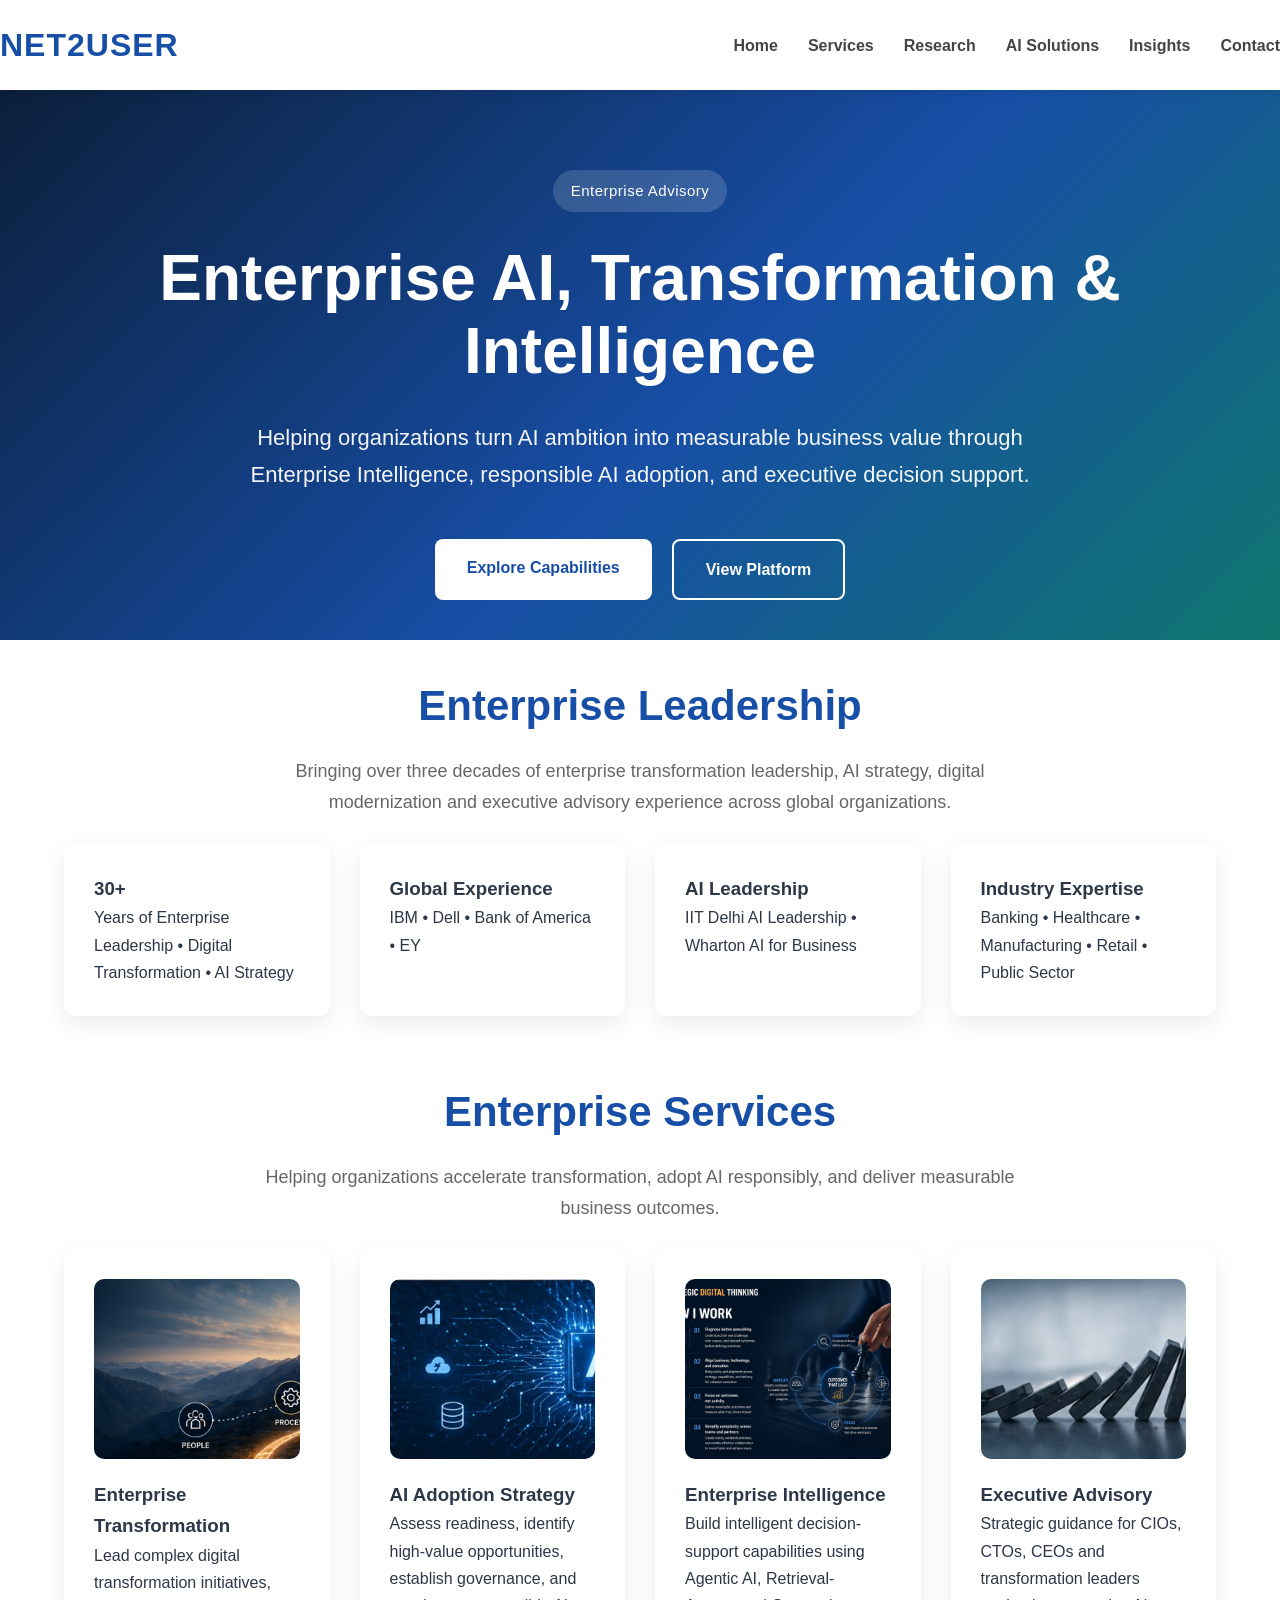
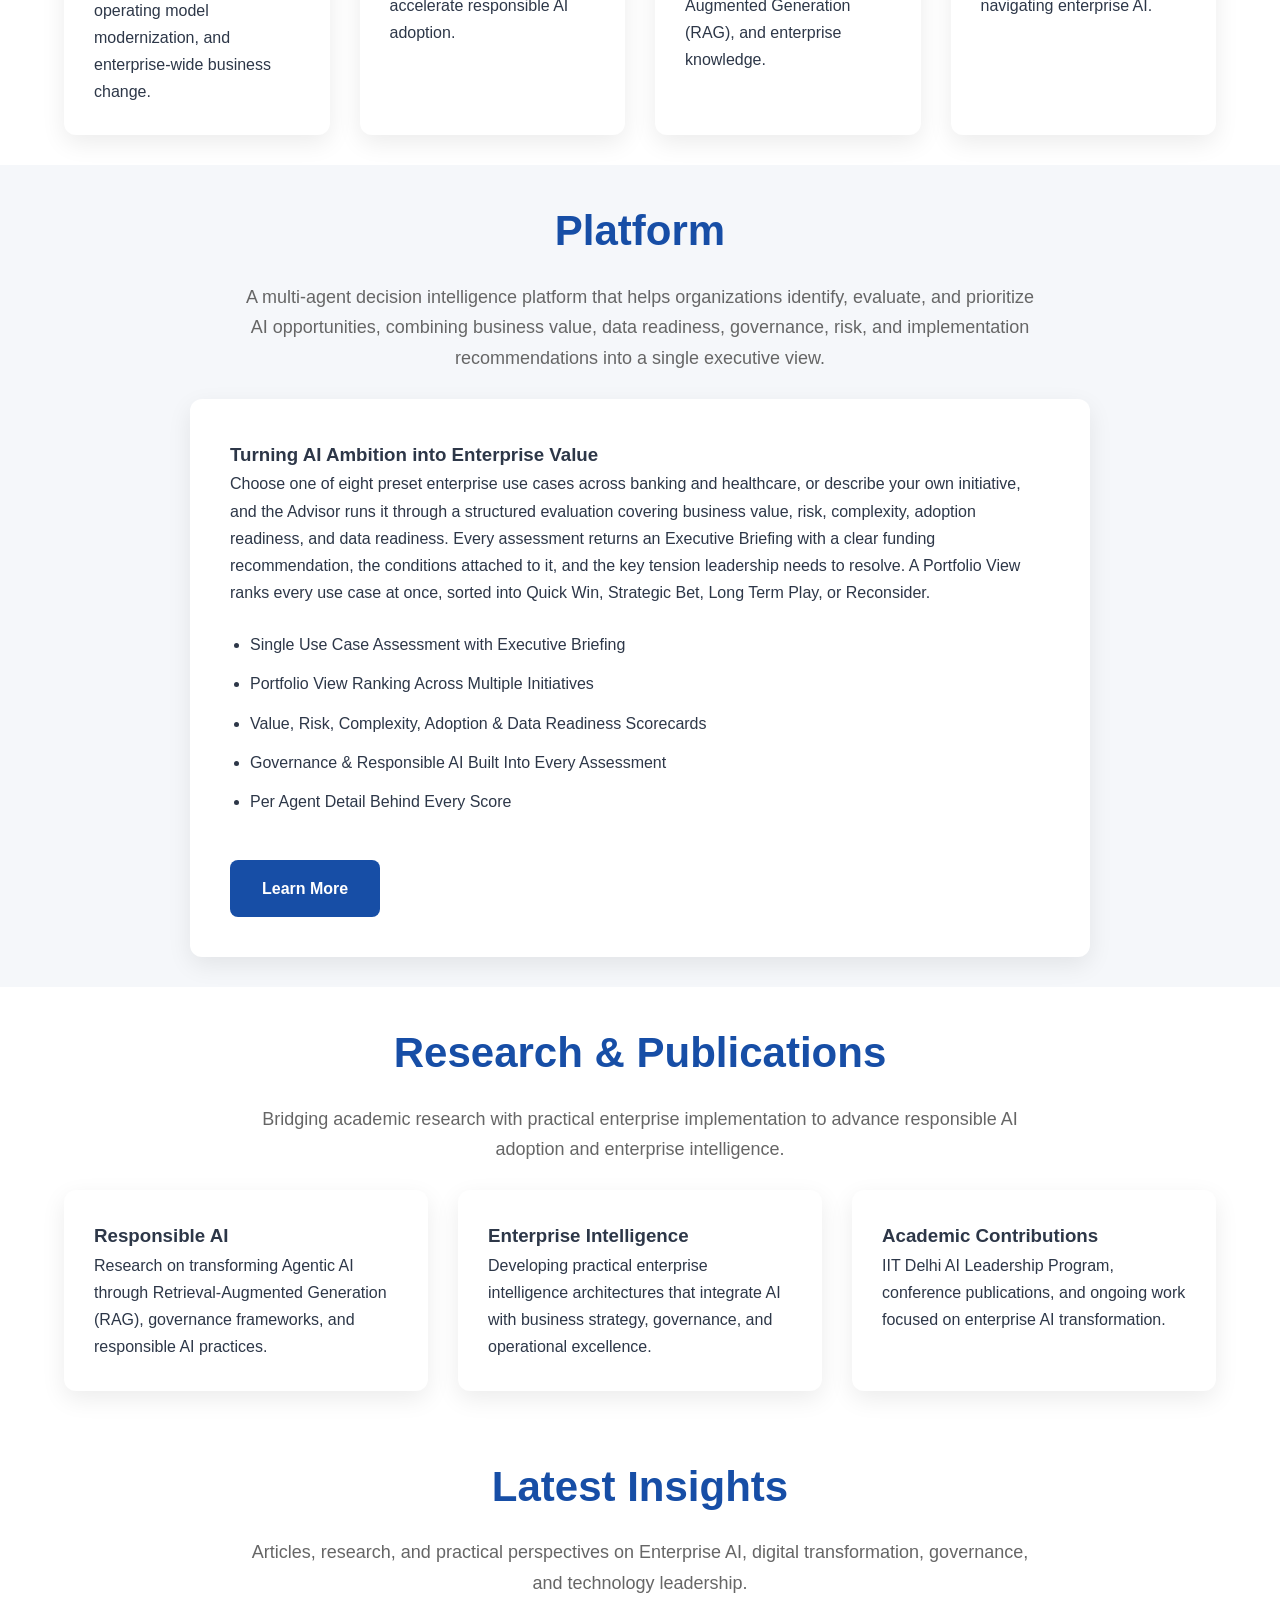
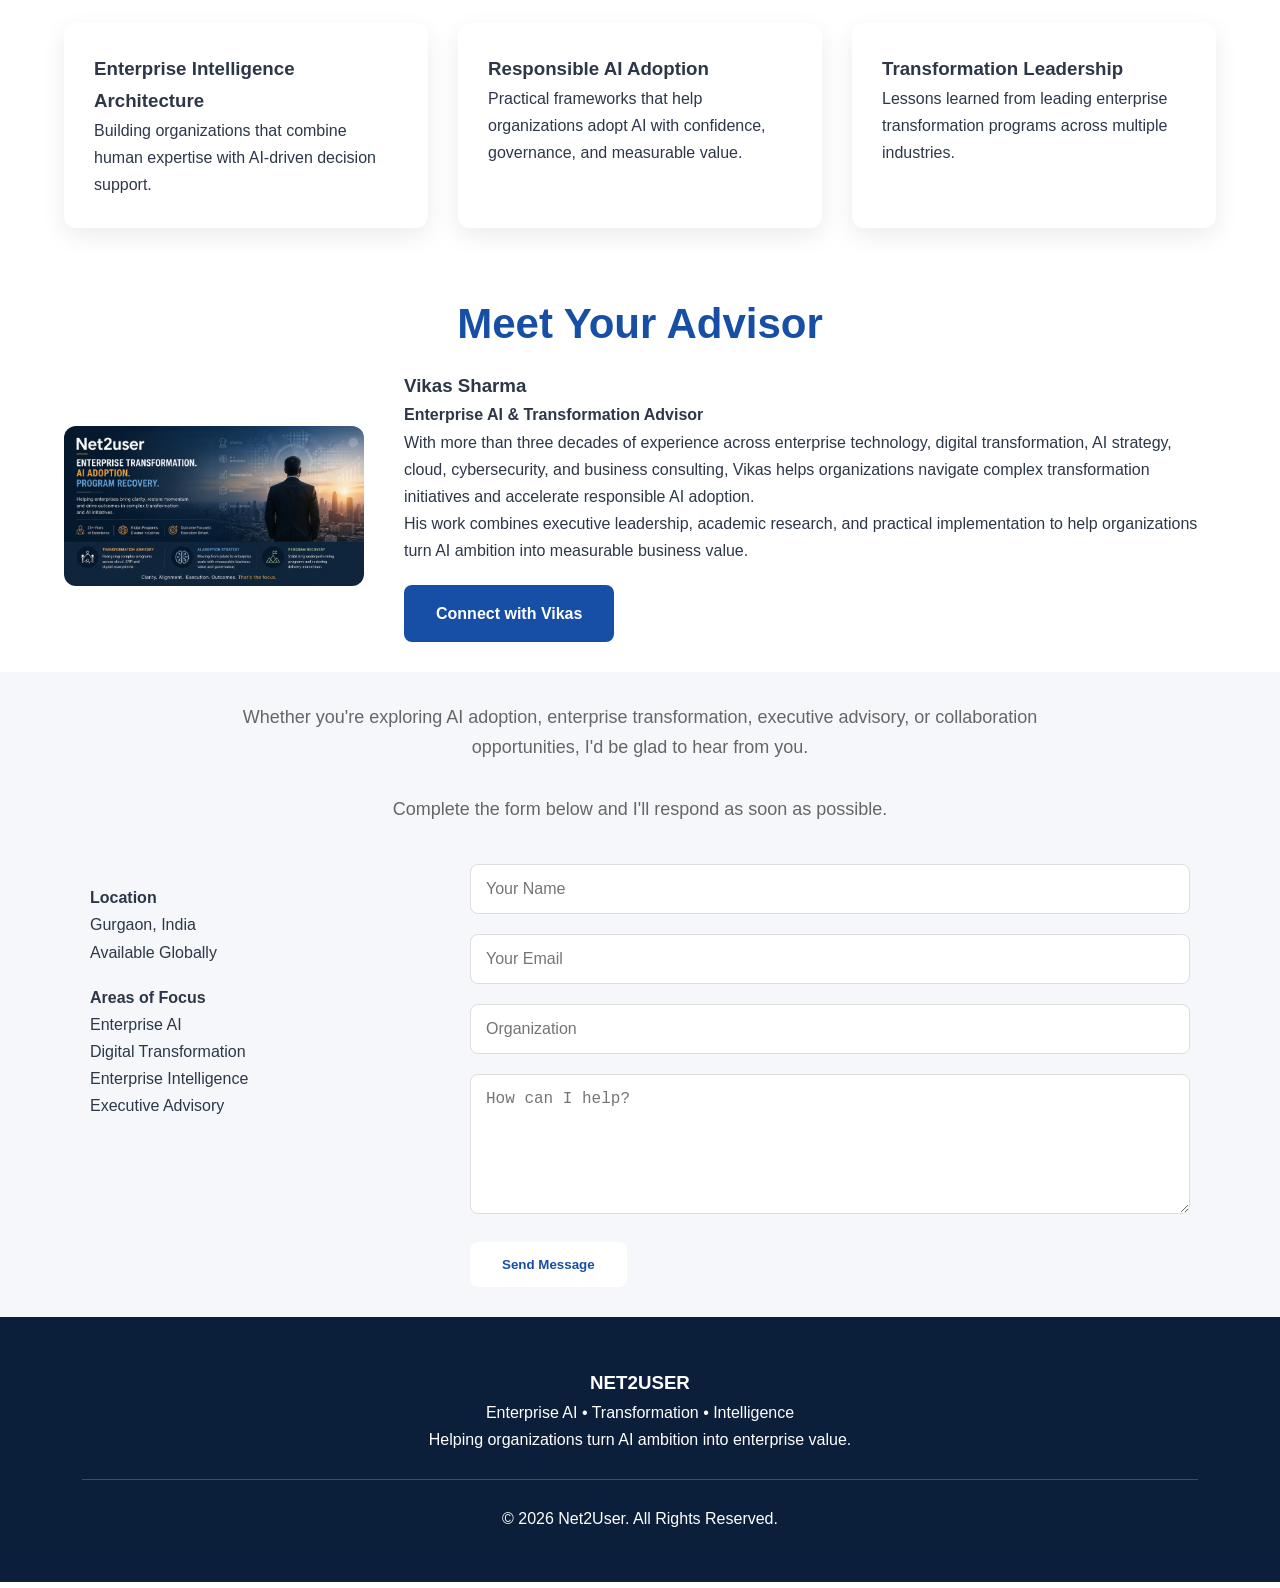
==== commit 5d6ef8d5: "Add AI Solutions navigation and product hub" ====
--- a/index.html
+++ b/index.html
@@ -52,7 +52,7 @@
 
             <li><a href="research.html">Research</a></li>
 
-            <li><a href="projects.html">AI Adoption Advisor</a></li>
+            <li><a href="projects.html">AI Solutions</a></li>
 
             <li><a href="insights.html">Insights</a></li>
 
